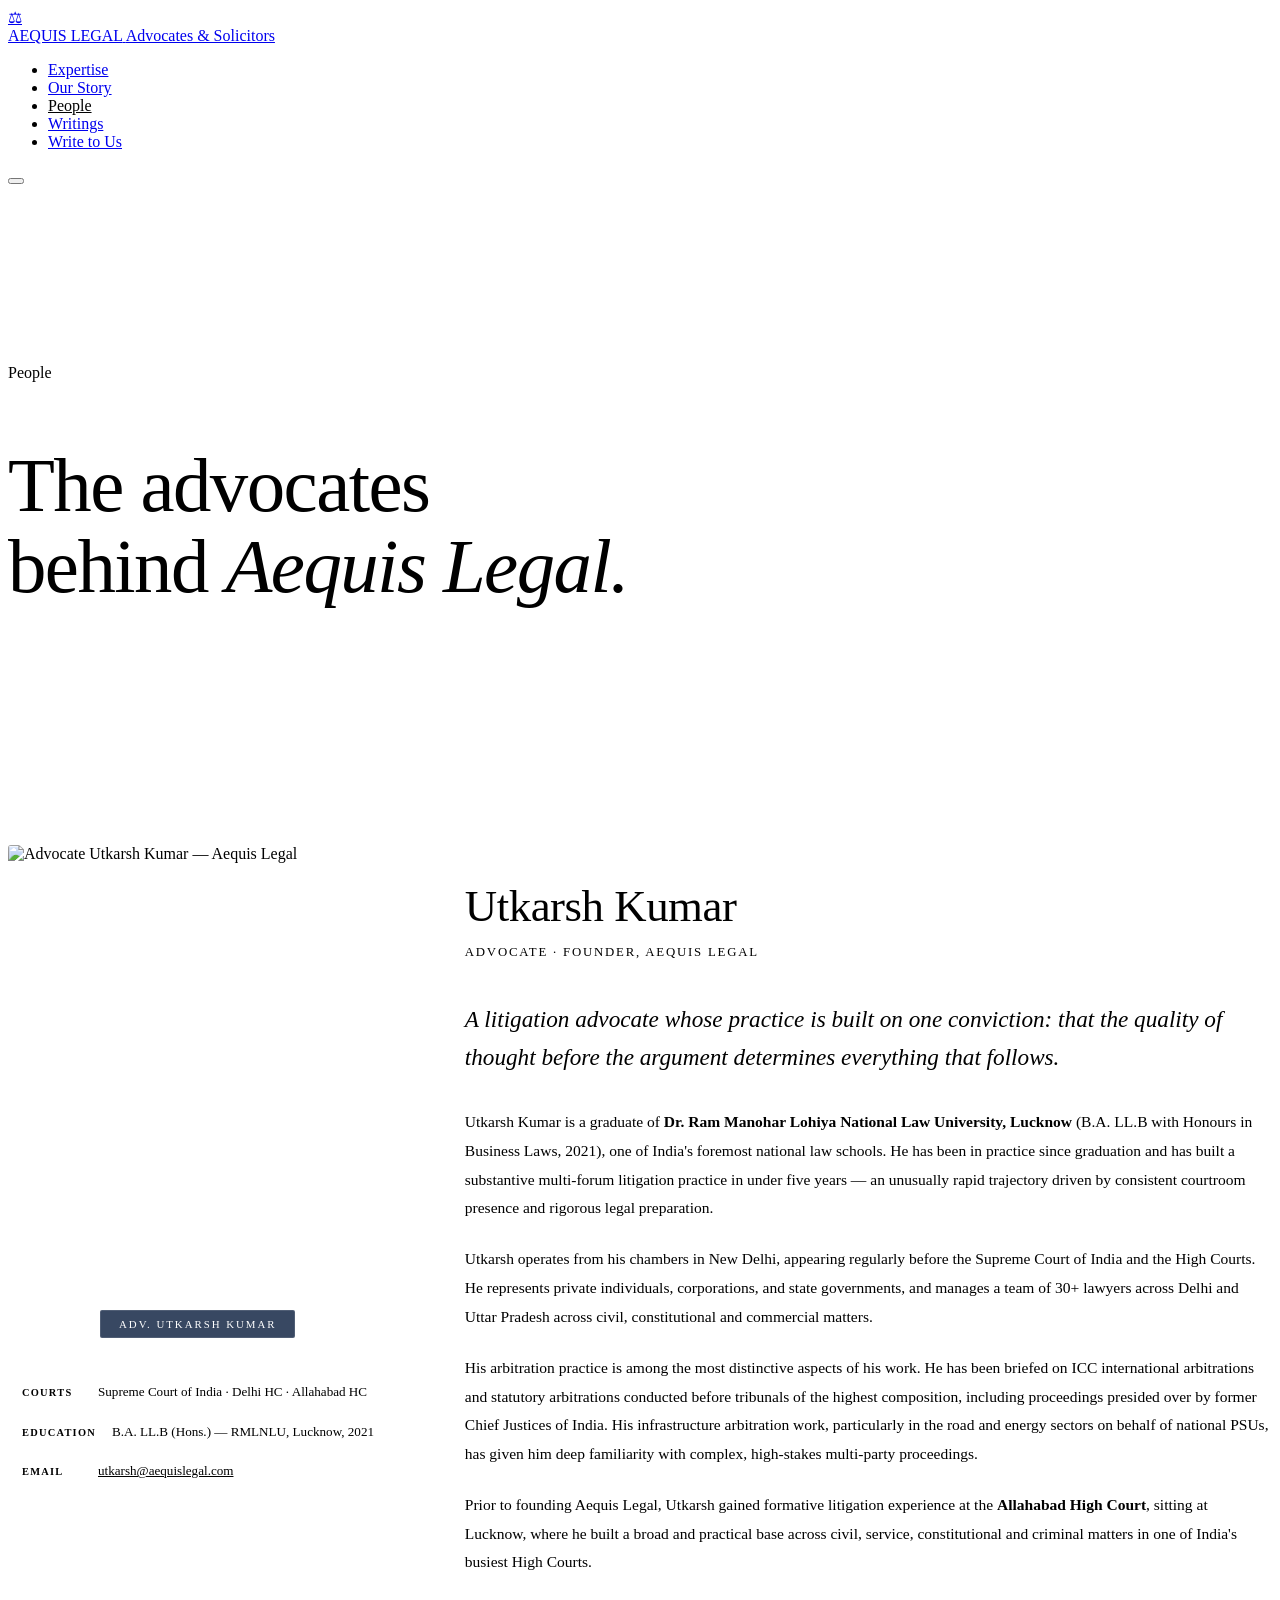
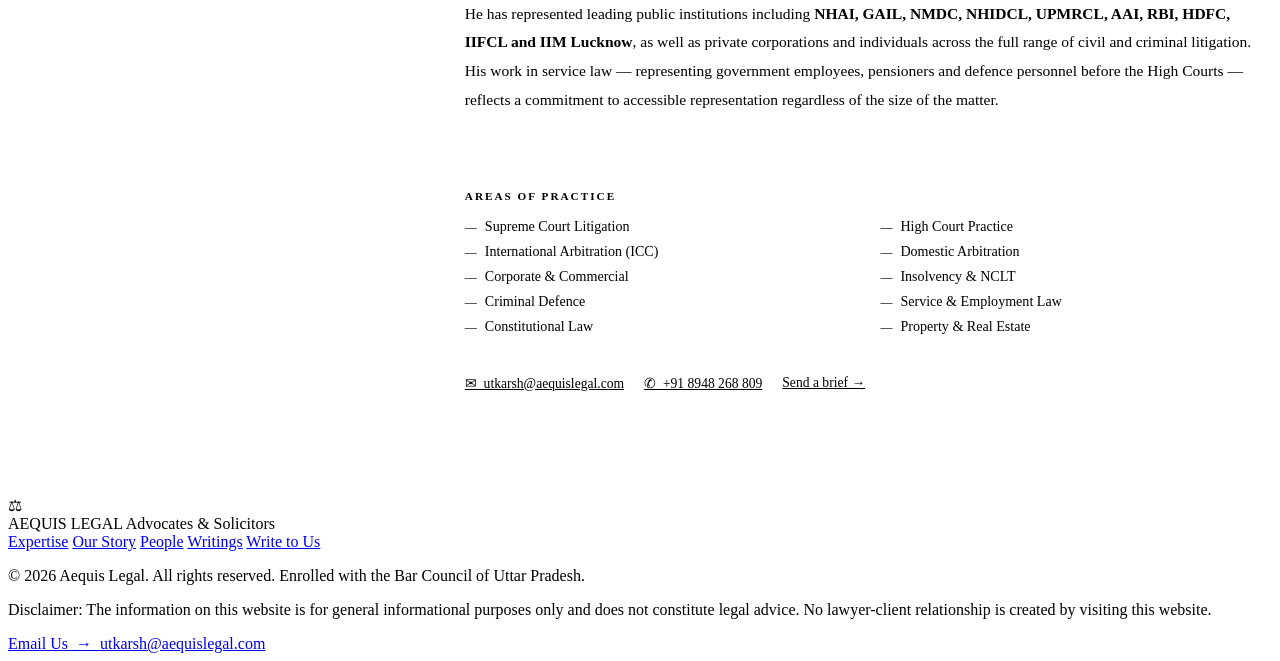
==== about.html @ 97689829 "Update about.html" ====
<!DOCTYPE html>
<html lang="en">
<head>
  <meta charset="UTF-8" />
  <meta name="viewport" content="width=device-width, initial-scale=1.0" />
  <title>Utkarsh Kumar — Advocate | Supreme Court of India | Aequis Legal</title>
  <meta name="description" content="Utkarsh Kumar is an advocate practising before the Supreme Court of India, Delhi HC and Allahabad HC. RMLNLU alumnus specialising in arbitration, corporate, constitutional and criminal law. New Delhi." />
  <meta name="keywords" content="Utkarsh Kumar advocate, Supreme Court advocate New Delhi, RMLNLU lawyer India, arbitration lawyer New Delhi, corporate lawyer Supreme Court India, IBC NCLT advocate Delhi, constitutional lawyer India, criminal lawyer Delhi, Aequis Legal" />
  <meta name="author" content="Utkarsh Kumar, Advocate" />
  <meta name="robots" content="index, follow, max-snippet:-1, max-image-preview:large, max-video-preview:-1" />
  <link rel="canonical" href="https://aequislegal.com/about.html" />
  <!-- Geo — local SEO -->
  <meta name="geo.region" content="IN-DL" />
  <meta name="geo.placename" content="New Delhi, India" />
  <!-- Open Graph -->
  <meta property="og:type"        content="profile" />
  <meta property="og:url"         content="https://aequislegal.com/about.html" />
  <meta property="og:title"       content="Utkarsh Kumar — Advocate & Founder | Aequis Legal" />
  <meta property="og:description" content="Advocate practising before the Supreme Court of India, Delhi HC and Allahabad HC. Arbitration, constitutional, corporate and criminal law. New Delhi." />
  <meta property="og:image"       content="https://aequislegal.com/img/utkarsh-kumar.jpg" />
  <meta property="og:locale"      content="en_IN" />
  <meta property="og:site_name"   content="Aequis Legal" />
  <!-- Twitter Card -->
  <meta name="twitter:card"        content="summary_large_image" />
  <meta name="twitter:title"       content="Utkarsh Kumar — Advocate & Founder | Aequis Legal" />
  <meta name="twitter:description" content="Practising before the Supreme Court of India, Delhi HC and Allahabad HC. Arbitration, constitutional, corporate and criminal law." />
  <meta name="twitter:image"       content="https://aequislegal.com/img/utkarsh-kumar.jpg" />
  <!-- Structured Data: Person -->
  <script type="application/ld+json">
  {
    "@context": "https://schema.org",
    "@type": "Person",
    "name": "Utkarsh Kumar",
    "jobTitle": "Advocate",
    "description": "Litigation advocate practising before the Supreme Court of India, Delhi High Court and Allahabad High Court, specialising in civil, corporate, arbitration, constitutional and criminal matters.",
    "url": "https://aequislegal.com/about.html",
    "image": "https://aequislegal.com/img/utkarsh-kumar.jpg",
    "email": "utkarsh@aequislegal.com",
    "telephone": "+918948268809",
    "address": {
      "@type": "PostalAddress",
      "streetAddress": "A446, Lower Ground Floor, Defence Colony",
      "addressLocality": "New Delhi",
      "addressRegion": "Delhi",
      "postalCode": "110024",
      "addressCountry": "IN"
    },
    "alumniOf": {
      "@type": "CollegeOrUniversity",
      "name": "Dr. Ram Manohar Lohiya National Law University, Lucknow"
    },
    "worksFor": {
      "@type": "LegalService",
      "name": "Aequis Legal",
      "url": "https://aequislegal.com/"
    },
    "knowsAbout": [
      "Supreme Court of India",
      "Delhi High Court",
      "Allahabad High Court",
      "ICC International Arbitration",
      "IBC Insolvency and Bankruptcy Code",
      "NCLT Proceedings",
      "Constitutional Law",
      "Corporate Law",
      "Criminal Law",
      "Service Law"
    ]
  }
  </script>
  <link rel="preconnect" href="https://fonts.googleapis.com">
  <link rel="preconnect" href="https://fonts.gstatic.com" crossorigin>
  <link href="https://fonts.googleapis.com/css2?family=Cormorant+Garamond:ital,wght@0,300;0,400;0,500;0,600;0,700;1,300;1,400;1,600&family=Inter:wght@300;400;500;600&family=Cinzel:wght@400;600&display=swap" rel="stylesheet">
  <link rel="stylesheet" href="styles.css" />
  <style>
    /* ── Page-specific overrides ── */
    .people-hero {
      padding: clamp(110px, 14vw, 180px) 0 clamp(48px, 6vw, 72px);
      border-bottom: 1px solid var(--border);
    }
    .people-hero .sec-label { margin-bottom: 1rem; }
    .people-hero h1 {
      font-family: var(--f-serif);
      font-size: clamp(2.6rem, 6vw, 5rem);
      font-weight: 300; line-height: 1.05;
      color: var(--ink); letter-spacing: -0.02em;
    }
    .people-hero h1 em { font-style: italic; color: var(--accent); }

    /* Person layout */
    .person-layout {
      display: grid;
      grid-template-columns: 380px 1fr;
      gap: clamp(40px, 6vw, 96px);
      align-items: start;
      padding: clamp(56px, 8vw, 112px) 0;
      border-bottom: 1px solid var(--border);
    }

    /* Photo column */
    .person-photo-col { position: sticky; top: 96px; }

    /* Professional framed portrait */
    .person-photo-wrap {
      position: relative;
      aspect-ratio: 3/4;
      background: var(--navy);
      border-radius: 3px;
      /* Outer shadow — depth */
      box-shadow:
        0 2px 0 0 var(--gold),
        0 0 0 6px #ffffff,
        0 0 0 8px var(--border),
        0 24px 64px rgba(13, 32, 64, 0.22),
        0 6px 18px rgba(13, 32, 64, 0.14);
      overflow: hidden;
    }

    /* The actual photo */
    .person-photo-wrap img {
      width: 100%; height: 100%;
      display: block;
      object-fit: cover;
      object-position: top center;
      transition: transform 0.7s cubic-bezier(0.4, 0, 0.2, 1);
    }
    .person-photo-wrap:hover img {
      transform: scale(1.03);
    }

    /* Blue brand bar at bottom */
    .person-photo-wrap::after {
      content: '';
      position: absolute; bottom: 0; left: 0; right: 0; height: 4px;
      background: linear-gradient(90deg, var(--navy), var(--accent));
      z-index: 2;
    }

    /* Name badge overlay */
    .photo-name-badge {
      position: absolute; bottom: 14px; left: 0; right: 0;
      display: flex; justify-content: center;
      z-index: 3;
      pointer-events: none;
    }
    .photo-name-badge span {
      background: rgba(13, 32, 64, 0.82);
      backdrop-filter: blur(8px);
      color: #ffffff;
      font-family: var(--f-title);
      font-size: 0.68rem;
      letter-spacing: 0.18em;
      text-transform: uppercase;
      padding: 7px 18px;
      border-radius: 2px;
      border: 1px solid rgba(255,255,255,0.12);
    }

    /* Credential tags */
    .person-tags {
      margin-top: 1.25rem;
      display: flex; flex-direction: column; gap: 0;
      border: 1px solid var(--border); border-radius: 2px; overflow: hidden;
    }
    .ptag {
      display: flex; gap: 16px; align-items: baseline;
      padding: 10px 14px; border-bottom: 1px solid var(--border);
      font-size: 0.82rem;
    }
    .ptag:last-child { border-bottom: none; }
    .ptag-lbl {
      font-size: 0.65rem; font-weight: 700; letter-spacing: 0.12em;
      text-transform: uppercase; color: var(--gold); min-width: 60px; flex-shrink: 0;
    }
    .ptag-val { color: var(--ink-mid); line-height: 1.5; }

    /* Bio column */
    .person-bio-col {}
    .person-name {
      font-family: var(--f-serif);
      font-size: clamp(2rem, 3.5vw, 3rem);
      font-weight: 300; color: var(--ink); line-height: 1.1;
      margin-bottom: 6px; letter-spacing: -0.01em;
    }
    .person-title {
      font-size: 0.8rem; font-weight: 500; letter-spacing: 0.14em;
      text-transform: uppercase; color: var(--gold); margin-bottom: 2.5rem;
    }
    .person-lede {
      font-family: var(--f-serif);
      font-size: clamp(1.15rem, 2vw, 1.45rem);
      font-weight: 400; font-style: italic; line-height: 1.65;
      color: var(--ink); margin-bottom: 2rem;
    }
    .person-bio p {
      font-size: 0.97rem; color: var(--ink-mid); line-height: 1.85;
      margin-bottom: 1.4rem;
    }
    .person-bio strong { color: var(--ink); font-weight: 600; }
    .person-bio a { color: var(--navy); border-bottom: 1px solid var(--border); transition: border-color 0.3s; }
    .person-bio a:hover { border-color: var(--navy); }

    /* Practice areas for bio */
    .person-areas {
      margin-top: 2rem;
      border-top: 1px solid var(--border);
      padding-top: 2rem;
    }
    .person-areas-label {
      font-size: 0.7rem; font-weight: 700; letter-spacing: 0.18em;
      text-transform: uppercase; color: var(--gold); margin-bottom: 1rem;
    }
    .person-areas-grid {
      display: grid; grid-template-columns: 1fr 1fr; gap: 8px 24px;
    }
    .pa-item {
      font-size: 0.88rem; color: var(--ink-mid);
      display: flex; align-items: baseline; gap: 8px;
    }
    .pa-item::before { content: '—'; color: var(--gold); font-size: 0.75rem; flex-shrink: 0; }

    /* Contact strip */
    .person-contact {
      margin-top: 2.5rem;
      display: flex; gap: 20px; flex-wrap: wrap;
    }
    .pc-link {
      font-size: 0.85rem; font-weight: 500;
      display: flex; align-items: center; gap: 6px;
      color: var(--navy); border-bottom: 1px solid var(--border);
      padding-bottom: 2px; transition: all 0.3s;
    }
    .pc-link:hover { border-color: var(--navy); }

    /* Responsive */
    @media (max-width: 900px) {
      .person-layout { grid-template-columns: 1fr; }
      .person-photo-col { position: static; max-width: 340px; }
    }
    @media (max-width: 480px) {
      .person-areas-grid { grid-template-columns: 1fr; }
    }
  </style>
</head>
<body>

<header class="site-header scrolled" id="siteHeader">
  <nav class="nav-wrap">
    <a href="index.html" class="nav-brand">
      <span class="nav-emblem">⚖</span>
      <div class="nav-brand-text">
        <span class="nav-firm">AEQUIS LEGAL</span>
        <span class="nav-sub">Advocates &amp; Solicitors</span>
      </div>
    </a>
    <ul class="nav-links" id="navLinks">
      <li><a href="index.html#expertise" class="nl">Expertise</a></li>
      <li><a href="index.html#about"     class="nl">Our Story</a></li>
      <li><a href="about.html"           class="nl" style="color:var(--navy)">People</a></li>
      <li><a href="index.html#blog"      class="nl">Writings</a></li>
      <li><a href="index.html#contact"   class="nl nl-cta">Write to Us</a></li>
    </ul>
    <button class="nav-burger" id="navBurger"><span></span><span></span><span></span></button>
  </nav>
</header>

<!-- Hero -->
<section class="people-hero">
  <div class="container">
    <div class="sec-label">People</div>
    <h1>The advocates<br/>behind <em>Aequis Legal.</em></h1>
  </div>
</section>

<!-- Person Profile -->
<section>
  <div class="container">
    <div class="person-layout">

      <!-- Photo Column -->
      <div class="person-photo-col">
        <div class="person-photo-wrap">
          <img
            src="img/utkarsh-kumar.jpg"
            alt="Advocate Utkarsh Kumar — Aequis Legal"
            loading="eager"
          />
          <div class="photo-name-badge">
            <span>Adv. Utkarsh Kumar</span>
          </div>
        </div>

        <!-- Credential tags -->
        <div class="person-tags">
          <div class="ptag">
            <span class="ptag-lbl">Courts</span>
            <span class="ptag-val">Supreme Court of India · Delhi HC · Allahabad HC</span>
          </div>
          <div class="ptag">
            <span class="ptag-lbl">Education</span>
            <span class="ptag-val">B.A. LL.B (Hons.) — RMLNLU, Lucknow, 2021</span>
          </div>
          <div class="ptag">
            <span class="ptag-lbl">Email</span>
            <span class="ptag-val"><a href="mailto:utkarsh@aequislegal.com" style="color:var(--navy)">utkarsh@aequislegal.com</a></span>
          </div>
        </div>
      </div>

      <!-- Bio Column -->
      <div class="person-bio-col">
        <h1 class="person-name">Utkarsh Kumar</h1>
        <p class="person-title">Advocate · Founder, Aequis Legal</p>

        <p class="person-lede">
          A litigation advocate whose practice is built on one conviction: 
          that the quality of thought before the argument determines everything that follows.
        </p>

        <div class="person-bio">
          <p>
            Utkarsh Kumar is a graduate of <strong>Dr. Ram Manohar Lohiya National Law 
            University, Lucknow</strong> (B.A. LL.B with Honours in Business Laws, 2021), 
            one of India's foremost national law schools. He has been in practice since 
            graduation and has built a substantive multi-forum litigation practice in under 
            five years — an unusually rapid trajectory driven by consistent courtroom presence 
            and rigorous legal preparation.
          </p>
          <p>
            Utkarsh operates from his chambers in New Delhi, appearing regularly before 
            the Supreme Court of India and the High Courts. He represents private individuals, 
            corporations, and state governments, and manages a team of 30+ lawyers across 
            Delhi and Uttar Pradesh across civil, constitutional and commercial matters.
          </p>
          <p>
            His arbitration practice is among the most distinctive aspects of his work. 
            He has been briefed on ICC international arbitrations and statutory arbitrations 
            conducted before tribunals of the highest composition, including proceedings 
            presided over by former Chief Justices of India. His infrastructure arbitration 
            work, particularly in the road and energy sectors on behalf of national PSUs, 
            has given him deep familiarity with complex, high-stakes multi-party proceedings.
          </p>
          <p>
            Prior to founding Aequis Legal, Utkarsh gained formative litigation 
            experience at the <strong>Allahabad High Court</strong>, sitting at Lucknow, where he built a broad 
            and practical base across civil, service, constitutional and criminal matters 
            in one of India's busiest High Courts.
          </p>
          <p>
            He has represented leading public institutions including 
            <strong>NHAI, GAIL, NMDC, NHIDCL, UPMRCL, AAI, RBI, HDFC, IIFCL and IIM Lucknow</strong>, 
            as well as private corporations and individuals across the full range of 
            civil and criminal litigation. His work in service law — representing 
            government employees, pensioners and defence personnel before the High Courts — 
            reflects a commitment to accessible representation regardless of the size 
            of the matter.
          </p>

        </div>

        <div class="person-areas">
          <p class="person-areas-label">Areas of Practice</p>
          <div class="person-areas-grid">
            <span class="pa-item">Supreme Court Litigation</span>
            <span class="pa-item">High Court Practice</span>
            <span class="pa-item">International Arbitration (ICC)</span>
            <span class="pa-item">Domestic Arbitration</span>
            <span class="pa-item">Corporate &amp; Commercial</span>
            <span class="pa-item">Insolvency &amp; NCLT</span>
            <span class="pa-item">Criminal Defence</span>
            <span class="pa-item">Service &amp; Employment Law</span>
            <span class="pa-item">Constitutional Law</span>
            <span class="pa-item">Property &amp; Real Estate</span>
          </div>
        </div>

        <div class="person-contact">
          <a href="mailto:utkarsh@aequislegal.com" class="pc-link">
            ✉ &nbsp;utkarsh@aequislegal.com
          </a>
          <a href="tel:+918948268809" class="pc-link">
            ✆ &nbsp;+91 8948 268 809
          </a>
          <a href="index.html#contact" class="pc-link">
            Send a brief →
          </a>
        </div>

      </div>
    </div>
  </div>
</section>

<!-- Footer -->
<footer class="site-footer">
  <div class="container">
    <div class="ft-top">
      <div class="ft-brand">
        <span class="ft-emblem">⚖</span>
        <div>
          <span class="ft-firm">AEQUIS LEGAL</span>
          <span class="ft-sub">Advocates &amp; Solicitors</span>
        </div>
      </div>
      <nav class="ft-nav">
        <a href="index.html#expertise">Expertise</a>
        <a href="index.html#about">Our Story</a>
        <a href="about.html">People</a>
        <a href="index.html#blog">Writings</a>
        <a href="index.html#contact">Write to Us</a>
      </nav>
    </div>
    <div class="ft-bottom">
      <p>© 2026 Aequis Legal. All rights reserved. Enrolled with the Bar Council of Uttar Pradesh.</p>
      <p class="ft-disclaimer">
        Disclaimer: The information on this website is for general informational purposes only and does not constitute legal advice. No lawyer-client relationship is created by visiting this website.
      </p>
    </div>
  </div>
</footer>

<a href="mailto:utkarsh@aequislegal.com" class="float-pill visible" id="floatPill">
  Email Us &nbsp;→&nbsp; utkarsh@aequislegal.com
</a>

<script src="script.js"></script>
</body>
</html>
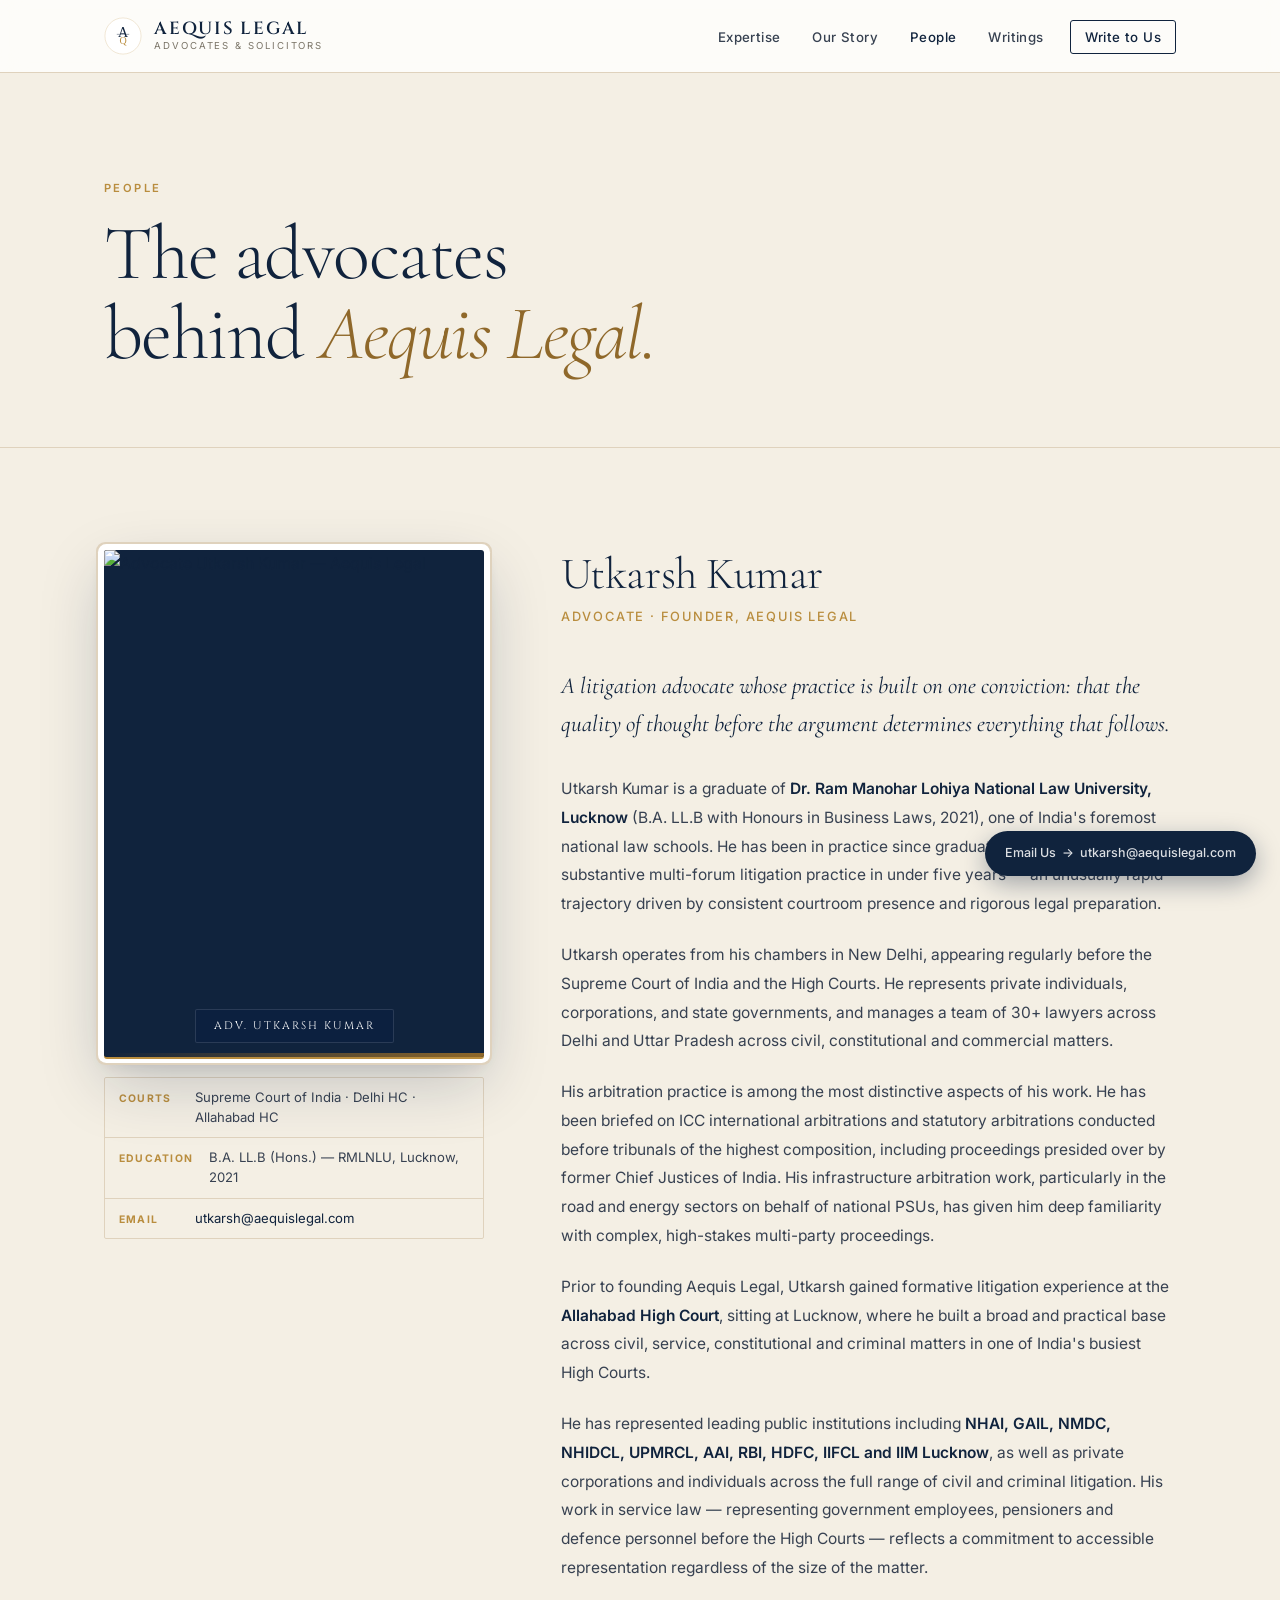
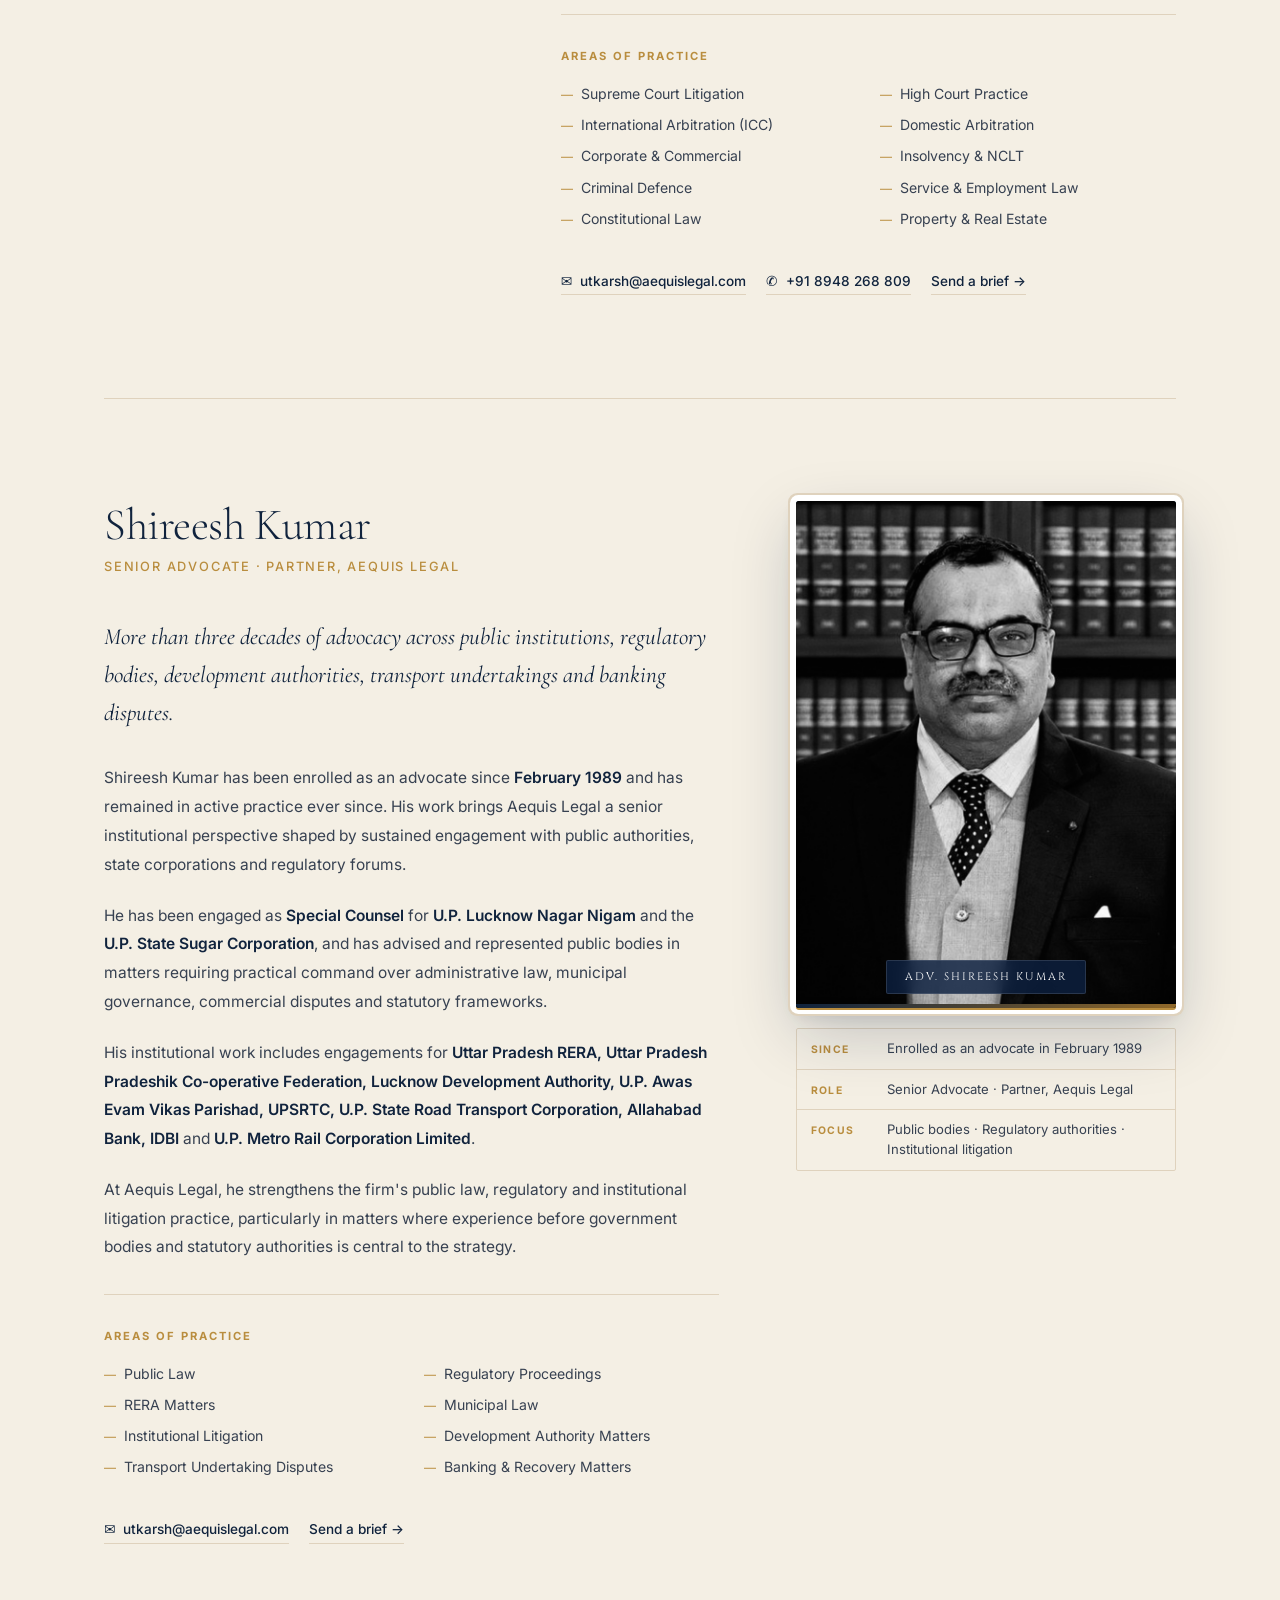
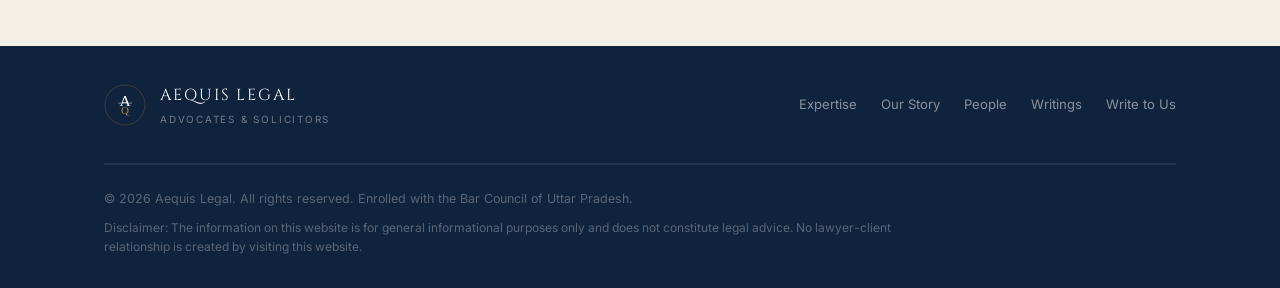
==== commit 3160ac65: "Update website content and assets" ====
--- a/about.html
+++ b/about.html
@@ -3,37 +3,40 @@
 <head>
   <meta charset="UTF-8" />
   <meta name="viewport" content="width=device-width, initial-scale=1.0" />
-  <title>Utkarsh Kumar — Advocate | Supreme Court of India | Aequis Legal</title>
-  <meta name="description" content="Utkarsh Kumar is an advocate practising before the Supreme Court of India, Delhi HC and Allahabad HC. RMLNLU alumnus specialising in arbitration, corporate, constitutional and criminal law. New Delhi." />
-  <meta name="keywords" content="Utkarsh Kumar advocate, Supreme Court advocate New Delhi, RMLNLU lawyer India, arbitration lawyer New Delhi, corporate lawyer Supreme Court India, IBC NCLT advocate Delhi, constitutional lawyer India, criminal lawyer Delhi, Aequis Legal" />
-  <meta name="author" content="Utkarsh Kumar, Advocate" />
+  <title>People | Aequis Legal | Utkarsh Kumar &amp; Shireesh Kumar</title>
+  <meta name="description" content="Meet Advocates Utkarsh Kumar and Shireesh Kumar of Aequis Legal. Supreme Court, High Court, arbitration, public law, regulatory and institutional litigation practice." />
+  <meta name="keywords" content="Aequis Legal people, Utkarsh Kumar advocate Aequis Legal, Shireesh Kumar advocate Aequis Legal, Supreme Court advocate New Delhi, senior advocate Uttar Pradesh, RERA counsel, public law counsel India" />
+  <meta name="author" content="Aequis Legal" />
   <meta name="robots" content="index, follow, max-snippet:-1, max-image-preview:large, max-video-preview:-1" />
   <link rel="canonical" href="https://aequislegal.com/about.html" />
   <!-- Geo — local SEO -->
   <meta name="geo.region" content="IN-DL" />
   <meta name="geo.placename" content="New Delhi, India" />
   <!-- Open Graph -->
-  <meta property="og:type"        content="profile" />
+  <meta property="og:type"        content="website" />
   <meta property="og:url"         content="https://aequislegal.com/about.html" />
-  <meta property="og:title"       content="Utkarsh Kumar — Advocate & Founder | Aequis Legal" />
-  <meta property="og:description" content="Advocate practising before the Supreme Court of India, Delhi HC and Allahabad HC. Arbitration, constitutional, corporate and criminal law. New Delhi." />
-  <meta property="og:image"       content="https://aequislegal.com/img/utkarsh-kumar.jpg" />
+  <meta property="og:title"       content="People | Aequis Legal" />
+  <meta property="og:description" content="Advocates Utkarsh Kumar and Shireesh Kumar lead Aequis Legal's litigation, advisory, public law and regulatory practice." />
+  <meta property="og:image"       content="https://aequislegal.com/aequis-assets/png/primary-logo-light.png" />
   <meta property="og:locale"      content="en_IN" />
   <meta property="og:site_name"   content="Aequis Legal" />
   <!-- Twitter Card -->
   <meta name="twitter:card"        content="summary_large_image" />
-  <meta name="twitter:title"       content="Utkarsh Kumar — Advocate & Founder | Aequis Legal" />
-  <meta name="twitter:description" content="Practising before the Supreme Court of India, Delhi HC and Allahabad HC. Arbitration, constitutional, corporate and criminal law." />
-  <meta name="twitter:image"       content="https://aequislegal.com/img/utkarsh-kumar.jpg" />
-  <!-- Structured Data: Person -->
-  <script type="application/ld+json">
-  {
-    "@context": "https://schema.org",
-    "@type": "Person",
-    "name": "Utkarsh Kumar",
-    "jobTitle": "Advocate",
+  <meta name="twitter:title"       content="People | Aequis Legal" />
+  <meta name="twitter:description" content="Advocates Utkarsh Kumar and Shireesh Kumar of Aequis Legal." />
+  <meta name="twitter:image"       content="https://aequislegal.com/aequis-assets/png/primary-logo-light.png" />
+  <link rel="icon" href="favicon.ico" sizes="any" />
+  <link rel="icon" type="image/svg+xml" href="aequis-assets/svg/favicon-circle.svg" />
+  <link rel="apple-touch-icon" href="aequis-assets/png/favicon-circle.png" />
+  <!-- Structured Data: People -->
+  <script type="application/ld+json">
+  [{
+    "@context": "https://schema.org",
+    "@type": "Person",
+    "name": "Utkarsh Kumar",
+    "jobTitle": "Advocate and Founder",
     "description": "Litigation advocate practising before the Supreme Court of India, Delhi High Court and Allahabad High Court, specialising in civil, corporate, arbitration, constitutional and criminal matters.",
-    "url": "https://aequislegal.com/about.html",
+    "url": "https://aequislegal.com/about.html#utkarsh-kumar",
     "image": "https://aequislegal.com/img/utkarsh-kumar.jpg",
     "email": "utkarsh@aequislegal.com",
     "telephone": "+918948268809",
@@ -49,10 +52,11 @@
       "@type": "CollegeOrUniversity",
       "name": "Dr. Ram Manohar Lohiya National Law University, Lucknow"
     },
-    "worksFor": {
-      "@type": "LegalService",
-      "name": "Aequis Legal",
-      "url": "https://aequislegal.com/"
+    "worksFor": {
+      "@type": "LegalService",
+      "name": "Aequis Legal",
+      "url": "https://aequislegal.com/",
+      "logo": "https://aequislegal.com/aequis-assets/png/primary-logo-light.png"
     },
     "knowsAbout": [
       "Supreme Court of India",
@@ -64,10 +68,34 @@
       "Constitutional Law",
       "Corporate Law",
       "Criminal Law",
-      "Service Law"
-    ]
-  }
-  </script>
+      "Service Law"
+    ]
+  },
+  {
+    "@context": "https://schema.org",
+    "@type": "Person",
+    "name": "Shireesh Kumar",
+    "jobTitle": "Senior Advocate and Partner",
+    "description": "Senior advocate and partner at Aequis Legal, enrolled since February 1989 and engaged by public authorities, regulatory bodies, banks and state corporations.",
+    "url": "https://aequislegal.com/about.html#shireesh-kumar",
+    "image": "https://aequislegal.com/img/shireesh-kumar.jpg",
+    "worksFor": {
+      "@type": "LegalService",
+      "name": "Aequis Legal",
+      "url": "https://aequislegal.com/",
+      "logo": "https://aequislegal.com/aequis-assets/png/primary-logo-light.png"
+    },
+    "knowsAbout": [
+      "Public Law",
+      "Regulatory Law",
+      "RERA",
+      "Municipal Law",
+      "Government Counsel Work",
+      "Banking Litigation",
+      "Institutional Litigation"
+    ]
+  }]
+  </script>
   <link rel="preconnect" href="https://fonts.googleapis.com">
   <link rel="preconnect" href="https://fonts.gstatic.com" crossorigin>
   <link href="https://fonts.googleapis.com/css2?family=Cormorant+Garamond:ital,wght@0,300;0,400;0,500;0,600;0,700;1,300;1,400;1,600&family=Inter:wght@300;400;500;600&family=Cinzel:wght@400;600&display=swap" rel="stylesheet">
@@ -88,14 +116,20 @@
     .people-hero h1 em { font-style: italic; color: var(--accent); }
 
     /* Person layout */
-    .person-layout {
-      display: grid;
-      grid-template-columns: 380px 1fr;
-      gap: clamp(40px, 6vw, 96px);
-      align-items: start;
-      padding: clamp(56px, 8vw, 112px) 0;
-      border-bottom: 1px solid var(--border);
-    }
+    .person-layout {
+      display: grid;
+      grid-template-columns: 380px 1fr;
+      gap: clamp(40px, 6vw, 96px);
+      align-items: start;
+      padding: clamp(56px, 8vw, 112px) 0;
+      border-bottom: 1px solid var(--border);
+    }
+    .person-layout:last-child { border-bottom: none; }
+    .person-layout--reverse {
+      grid-template-columns: 1fr 380px;
+    }
+    .person-layout--reverse .person-photo-col { order: 2; }
+    .person-layout--reverse .person-bio-col { order: 1; }
 
     /* Photo column */
     .person-photo-col { position: sticky; top: 96px; }
@@ -117,13 +151,14 @@
     }
 
     /* The actual photo */
-    .person-photo-wrap img {
-      width: 100%; height: 100%;
-      display: block;
-      object-fit: cover;
-      object-position: top center;
+    .person-photo-wrap img {
+      width: 100%; height: 100%;
+      display: block;
+      object-fit: cover;
+      object-position: top center;
       transition: transform 0.7s cubic-bezier(0.4, 0, 0.2, 1);
-    }
+    }
+    .person-photo-wrap--landscape img { object-position: center top; }
     .person-photo-wrap:hover img {
       transform: scale(1.03);
     }
@@ -233,10 +268,13 @@
     .pc-link:hover { border-color: var(--navy); }
 
     /* Responsive */
-    @media (max-width: 900px) {
-      .person-layout { grid-template-columns: 1fr; }
-      .person-photo-col { position: static; max-width: 340px; }
-    }
+    @media (max-width: 900px) {
+      .person-layout,
+      .person-layout--reverse { grid-template-columns: 1fr; }
+      .person-layout--reverse .person-photo-col,
+      .person-layout--reverse .person-bio-col { order: initial; }
+      .person-photo-col { position: static; max-width: 340px; }
+    }
     @media (max-width: 480px) {
       .person-areas-grid { grid-template-columns: 1fr; }
     }
@@ -247,7 +285,7 @@
 <header class="site-header scrolled" id="siteHeader">
   <nav class="nav-wrap">
     <a href="index.html" class="nav-brand">
-      <span class="nav-emblem">⚖</span>
+      <img class="brand-mark" src="aequis-assets/svg/favicon-circle.svg" alt="" />
       <div class="nav-brand-text">
         <span class="nav-firm">AEQUIS LEGAL</span>
         <span class="nav-sub">Advocates &amp; Solicitors</span>
@@ -275,7 +313,7 @@
 <!-- Person Profile -->
 <section>
   <div class="container">
-    <div class="person-layout">
+    <div class="person-layout" id="utkarsh-kumar">
 
       <!-- Photo Column -->
       <div class="person-photo-col">
@@ -387,16 +425,112 @@
         </div>
 
       </div>
-    </div>
-  </div>
-</section>
+    </div>
+
+    <div class="person-layout person-layout--reverse" id="shireesh-kumar">
+
+      <!-- Photo Column -->
+      <div class="person-photo-col">
+        <div class="person-photo-wrap person-photo-wrap--landscape">
+          <img
+            src="img/shireesh-kumar.jpg"
+            alt="Advocate Shireesh Kumar — Partner, Aequis Legal"
+            loading="lazy"
+          />
+          <div class="photo-name-badge">
+            <span>Adv. Shireesh Kumar</span>
+          </div>
+        </div>
+
+        <!-- Credential tags -->
+        <div class="person-tags">
+          <div class="ptag">
+            <span class="ptag-lbl">Since</span>
+            <span class="ptag-val">Enrolled as an advocate in February 1989</span>
+          </div>
+          <div class="ptag">
+            <span class="ptag-lbl">Role</span>
+            <span class="ptag-val">Senior Advocate · Partner, Aequis Legal</span>
+          </div>
+          <div class="ptag">
+            <span class="ptag-lbl">Focus</span>
+            <span class="ptag-val">Public bodies · Regulatory authorities · Institutional litigation</span>
+          </div>
+        </div>
+      </div>
+
+      <!-- Bio Column -->
+      <div class="person-bio-col">
+        <h1 class="person-name">Shireesh Kumar</h1>
+        <p class="person-title">Senior Advocate · Partner, Aequis Legal</p>
+
+        <p class="person-lede">
+          More than three decades of advocacy across public institutions, regulatory bodies, 
+          development authorities, transport undertakings and banking disputes.
+        </p>
+
+        <div class="person-bio">
+          <p>
+            Shireesh Kumar has been enrolled as an advocate since <strong>February 1989</strong> 
+            and has remained in active practice ever since. His work brings Aequis Legal 
+            a senior institutional perspective shaped by sustained engagement with public 
+            authorities, state corporations and regulatory forums.
+          </p>
+          <p>
+            He has been engaged as <strong>Special Counsel</strong> for 
+            <strong> U.P. Lucknow Nagar Nigam</strong> and the 
+            <strong> U.P. State Sugar Corporation</strong>, and has advised and represented 
+            public bodies in matters requiring practical command over administrative law, 
+            municipal governance, commercial disputes and statutory frameworks.
+          </p>
+          <p>
+            His institutional work includes engagements for 
+            <strong> Uttar Pradesh RERA, Uttar Pradesh Pradeshik Co-operative Federation, 
+            Lucknow Development Authority, U.P. Awas Evam Vikas Parishad, UPSRTC, 
+            U.P. State Road Transport Corporation, Allahabad Bank, IDBI</strong> and 
+            <strong> U.P. Metro Rail Corporation Limited</strong>.
+          </p>
+          <p>
+            At Aequis Legal, he strengthens the firm's public law, regulatory and 
+            institutional litigation practice, particularly in matters where experience 
+            before government bodies and statutory authorities is central to the strategy.
+          </p>
+        </div>
+
+        <div class="person-areas">
+          <p class="person-areas-label">Areas of Practice</p>
+          <div class="person-areas-grid">
+            <span class="pa-item">Public Law</span>
+            <span class="pa-item">Regulatory Proceedings</span>
+            <span class="pa-item">RERA Matters</span>
+            <span class="pa-item">Municipal Law</span>
+            <span class="pa-item">Institutional Litigation</span>
+            <span class="pa-item">Development Authority Matters</span>
+            <span class="pa-item">Transport Undertaking Disputes</span>
+            <span class="pa-item">Banking &amp; Recovery Matters</span>
+          </div>
+        </div>
+
+        <div class="person-contact">
+          <a href="mailto:utkarsh@aequislegal.com" class="pc-link">
+            ✉ &nbsp;utkarsh@aequislegal.com
+          </a>
+          <a href="index.html#contact" class="pc-link">
+            Send a brief →
+          </a>
+        </div>
+
+      </div>
+    </div>
+  </div>
+</section>
 
 <!-- Footer -->
 <footer class="site-footer">
   <div class="container">
     <div class="ft-top">
       <div class="ft-brand">
-        <span class="ft-emblem">⚖</span>
+        <img class="brand-mark" src="aequis-assets/svg/favicon-circle-dark.svg" alt="" />
         <div>
           <span class="ft-firm">AEQUIS LEGAL</span>
           <span class="ft-sub">Advocates &amp; Solicitors</span>
--- a/styles.css
+++ b/styles.css
@@ -0,0 +1,847 @@
+/* ============================================================
+   AEQUIS LEGAL — STYLESHEET
+   Professional Aequis Legal brand theme, typography-led
+   ============================================================ */
+
+/* ── Variables ───────────────────────────────────── */
+:root {
+  --ink:       #10233d;
+  --ink-mid:   #374151;
+  --ink-light: #7a7467;
+  --paper:     #f4efe4;
+  --white:     #ffffff;
+  --border:    #dfd2bd;
+  --gold:      #b98d3e;
+  --gold-pale: #f0e2ca;
+  --navy:      #10233d;
+  --navy-mid:  #233c5c;
+  --accent:    #8f682a;
+
+  --f-serif:  'Cormorant Garamond', Georgia, serif;
+  --f-sans:   'Inter', system-ui, sans-serif;
+  --f-title:  'Cinzel', serif;
+
+  --max-w: 1200px;
+  --pad:   clamp(20px, 5vw, 80px);
+
+  --ease: cubic-bezier(0.4, 0, 0.2, 1);
+  --dur:  0.4s;
+}
+
+/* ── Reset ───────────────────────────────────────── */
+*, *::before, *::after { box-sizing: border-box; margin: 0; padding: 0; }
+html { scroll-behavior: smooth; font-size: 16px; -webkit-font-smoothing: antialiased; }
+body { font-family: var(--f-sans); color: var(--ink); background: var(--paper); line-height: 1.65; overflow-x: hidden; }
+a { text-decoration: none; color: inherit; }
+ul { list-style: none; }
+button { cursor: pointer; border: none; background: none; font-family: inherit; }
+
+.container { max-width: var(--max-w); margin: 0 auto; padding: 0 var(--pad); }
+
+/* ============================================================
+   BCI DISCLAIMER MODAL
+   ============================================================ */
+.bci-overlay {
+  position: fixed; inset: 0; z-index: 9999;
+  background: rgba(14, 31, 59, 0.92);
+  backdrop-filter: blur(8px);
+  display: flex; align-items: center; justify-content: center;
+  padding: 20px;
+  opacity: 1; transition: opacity 0.5s var(--ease);
+}
+.bci-overlay.hidden { opacity: 0; pointer-events: none; }
+
+.bci-modal {
+  background: var(--white);
+  border-radius: 4px;
+  max-width: 660px; width: 100%;
+  max-height: 92vh;
+  overflow-y: auto;
+  padding: clamp(28px, 5vw, 56px);
+  position: relative;
+  border-top: 4px solid var(--gold);
+  box-shadow: 0 40px 80px rgba(0,0,0,0.3);
+}
+
+.bci-logo {
+  display: flex; align-items: center; gap: 14px;
+  margin-bottom: 2rem;
+}
+.brand-mark {
+  display: block;
+  width: 44px; height: 44px;
+  object-fit: contain; flex-shrink: 0;
+}
+.bci-logo .brand-mark { width: 52px; height: 52px; }
+.bci-firm-name {
+  display: block;
+  font-family: var(--f-title); font-size: 1.3rem; font-weight: 600;
+  color: var(--navy); letter-spacing: 0.1em;
+}
+.bci-firm-sub {
+  display: block; font-size: 0.72rem; color: var(--ink-light);
+  letter-spacing: 0.12em; text-transform: uppercase; margin-top: 2px;
+}
+
+.bci-heading {
+  font-family: var(--f-serif); font-size: clamp(1.5rem, 3vw, 2rem);
+  font-weight: 600; color: var(--navy); margin-bottom: 0.75rem;
+}
+.bci-rule {
+  height: 1px; background: var(--border); margin-bottom: 1.25rem;
+}
+.bci-intro {
+  font-size: 0.92rem; color: var(--ink-mid); line-height: 1.7; margin-bottom: 1.25rem;
+}
+.bci-intro em { font-style: italic; color: var(--ink); }
+
+.bci-list {
+  padding-left: 0; margin-bottom: 1.25rem;
+  display: flex; flex-direction: column; gap: 12px;
+}
+.bci-list li {
+  font-size: 0.88rem; color: var(--ink-mid); line-height: 1.65;
+  padding-left: 20px; position: relative;
+}
+.bci-list li::before {
+  content: '•'; position: absolute; left: 0;
+  color: var(--gold); font-size: 1rem;
+}
+
+.bci-footer-text {
+  font-size: 0.82rem; color: var(--ink-light); line-height: 1.7;
+  border-top: 1px solid var(--border); padding-top: 1rem; margin-bottom: 2rem;
+}
+
+.bci-actions {
+  display: flex; gap: 16px; align-items: center; flex-wrap: wrap;
+}
+.bci-agree {
+  background: var(--navy); color: var(--white);
+  padding: 13px 36px; border-radius: 2px;
+  font-family: var(--f-title); font-size: 0.82rem; letter-spacing: 0.12em;
+  font-weight: 600; transition: background var(--dur) var(--ease);
+}
+.bci-agree:hover { background: var(--accent); }
+.bci-decline {
+  font-size: 0.85rem; color: var(--ink-light); text-decoration: underline;
+  transition: color var(--dur);
+}
+.bci-decline:hover { color: var(--ink); }
+
+/* ============================================================
+   NAVIGATION
+   ============================================================ */
+.site-header {
+  position: fixed; top: 0; left: 0; right: 0; z-index: 100;
+  background: transparent;
+  transition: background var(--dur) var(--ease), box-shadow var(--dur) var(--ease);
+}
+.site-header.scrolled {
+  background: rgba(253, 252, 249, 0.97);
+  backdrop-filter: blur(12px);
+  box-shadow: 0 1px 0 var(--border);
+}
+
+.nav-wrap {
+  max-width: var(--max-w); margin: 0 auto; padding: 0 var(--pad);
+  height: 72px; display: flex; align-items: center; justify-content: space-between;
+}
+
+.nav-brand {
+  display: flex; align-items: center; gap: 12px; z-index: 10;
+}
+.nav-brand .brand-mark { width: 38px; height: 38px; }
+.nav-brand-text { display: flex; flex-direction: column; line-height: 1; }
+.nav-firm {
+  font-family: var(--f-title); font-size: 1.1rem; font-weight: 600;
+  color: var(--white); letter-spacing: 0.1em;
+  transition: color var(--dur) var(--ease);
+}
+.site-header.scrolled .nav-firm { color: var(--navy); }
+.nav-sub {
+  font-size: 0.6rem; letter-spacing: 0.2em; text-transform: uppercase;
+  color: rgba(255,255,255,0.6); margin-top: 2px;
+  transition: color var(--dur) var(--ease);
+}
+.site-header.scrolled .nav-sub { color: var(--ink-light); }
+
+.nav-links {
+  display: flex; align-items: center; gap: 4px;
+}
+.nl {
+  font-size: 0.83rem; font-weight: 500; letter-spacing: 0.03em;
+  color: rgba(255,255,255,0.8); padding: 8px 14px; border-radius: 3px;
+  transition: color var(--dur) var(--ease), background var(--dur);
+}
+.nl:hover { color: var(--white); background: rgba(255,255,255,0.1); }
+.site-header.scrolled .nl { color: var(--ink-mid); }
+.site-header.scrolled .nl:hover { color: var(--ink); background: rgba(0,0,0,0.04); }
+
+.nl-cta {
+  border: 1px solid rgba(255,255,255,0.5);
+  margin-left: 8px;
+}
+.nl-cta:hover { border-color: rgba(255,255,255,0.8); background: rgba(255,255,255,0.08); }
+.site-header.scrolled .nl-cta { border-color: var(--navy); color: var(--navy); }
+.site-header.scrolled .nl-cta:hover { background: var(--navy); color: var(--white); }
+
+.nav-burger {
+  display: none; flex-direction: column; gap: 5px; padding: 8px; z-index: 200;
+}
+.nav-burger span {
+  display: block; width: 22px; height: 1.5px;
+  background: var(--white); border-radius: 2px; transition: var(--dur) var(--ease);
+}
+.site-header.scrolled .nav-burger span { background: var(--ink); }
+
+/* ============================================================
+   HERO
+   ============================================================ */
+.hero {
+  min-height: 100vh;
+  background: #0b1a33;
+  display: flex; flex-direction: column; justify-content: center;
+  position: relative; overflow: hidden;
+  padding-top: 72px;
+}
+
+/* Abstract art canvas */
+.hero-canvas {
+  position: absolute; inset: 0; z-index: 0;
+  pointer-events: none;
+}
+.hero-svg {
+  width: 100%; height: 100%;
+  display: block;
+}
+
+.hero::after {
+  content: '';
+  position: absolute; bottom: 0; left: 0; right: 0; height: 200px;
+  background: linear-gradient(to bottom, transparent, var(--paper));
+  pointer-events: none; z-index: 1;
+}
+
+.hero-inner {
+  position: relative; z-index: 2;
+  padding-top: clamp(60px, 10vh, 120px);
+  padding-bottom: clamp(60px, 8vh, 100px);
+}
+
+.hero-eyebrow {
+  font-size: 0.75rem; font-weight: 500; letter-spacing: 0.2em;
+  text-transform: uppercase; color: rgba(255,255,255,0.5);
+  margin-bottom: 1.5rem;
+  display: flex; gap: 10px; align-items: center; flex-wrap: wrap;
+}
+.eyebrow-dot { color: var(--gold); opacity: 0.6; }
+
+.hero-headline {
+  font-family: var(--f-serif);
+  font-size: clamp(3rem, 7vw, 6.5rem);
+  font-weight: 300; line-height: 1.05;
+  color: var(--white); margin-bottom: 2rem;
+  letter-spacing: -0.01em;
+}
+.hero-headline em {
+  font-style: italic; color: var(--gold);
+  font-weight: 400;
+}
+
+.hero-body {
+  font-size: clamp(1rem, 1.6vw, 1.15rem); font-weight: 300;
+  color: rgba(255,255,255,0.72); line-height: 1.8;
+  max-width: 540px; margin-bottom: 1.5rem;
+}
+.hero-body--sub {
+  font-size: clamp(0.88rem, 1.4vw, 1rem); color: rgba(255,255,255,0.5);
+  max-width: 480px; margin-bottom: 3rem;
+}
+
+.hero-links { display: flex; gap: 32px; flex-wrap: wrap; }
+
+.link-arrow {
+  font-size: 0.88rem; font-weight: 500;
+  color: rgba(255,255,255,0.75);
+  letter-spacing: 0.04em;
+  display: flex; align-items: center; gap: 8px;
+  transition: color var(--dur);
+  border-bottom: 1px solid rgba(255,255,255,0.2);
+  padding-bottom: 2px;
+}
+.link-arrow span { transition: transform var(--dur); }
+.link-arrow:hover { color: var(--white); border-bottom-color: var(--gold); }
+.link-arrow:hover span { transform: translateX(4px); }
+
+/* Ticker */
+.ticker-wrap {
+  position: relative; z-index: 2;
+  border-top: 1px solid rgba(255,255,255,0.1);
+  background: rgba(0,0,0,0.18);
+  overflow: hidden; padding: 14px 0;
+  white-space: nowrap;
+}
+.ticker-track {
+  display: inline-flex; gap: 28px;
+  animation: tickerScroll 28s linear infinite;
+  font-size: 0.75rem; font-weight: 500; letter-spacing: 0.12em; text-transform: uppercase;
+  color: rgba(255,255,255,0.45);
+}
+.tdot { color: var(--gold); opacity: 0.5; }
+@keyframes tickerScroll {
+  0%   { transform: translateX(0); }
+  100% { transform: translateX(-50%); }
+}
+
+/* ============================================================
+   METRICS BAR
+   ============================================================ */
+.metrics-bar {
+  background: var(--navy); padding: 56px 0;
+}
+.metrics-inner {
+  display: flex; align-items: center; justify-content: space-between;
+  flex-wrap: wrap; gap: 32px;
+}
+.m-item { text-align: center; flex: 1; min-width: 120px; }
+.m-num {
+  font-family: var(--f-serif);
+  font-size: clamp(2.2rem, 4vw, 3.4rem);
+  font-weight: 300; color: var(--white); line-height: 1;
+  margin-bottom: 0.5rem; display: flex; align-items: baseline;
+  justify-content: center; gap: 2px;
+}
+.m-suf { font-size: clamp(1.2rem, 2vw, 1.8rem); color: var(--gold); }
+.m-label {
+  font-size: 0.72rem; font-weight: 500; letter-spacing: 0.14em;
+  text-transform: uppercase; color: rgba(255,255,255,0.4);
+}
+.m-sep { width: 1px; height: 60px; background: rgba(255,255,255,0.1); flex-shrink: 0; }
+.m-label-big {
+  font-family: var(--f-serif); font-size: clamp(1.6rem, 2.5vw, 2.4rem);
+  font-weight: 300; color: var(--white); line-height: 1;
+}
+
+/* ============================================================
+   SECTIONS — shared
+   ============================================================ */
+.sec {
+  padding: clamp(64px, 10vw, 120px) 0;
+  border-top: 1px solid var(--border);
+}
+.sec-label {
+  font-size: 0.7rem; font-weight: 600; letter-spacing: 0.22em;
+  text-transform: uppercase; color: var(--gold);
+  margin-bottom: 1.25rem;
+}
+.sec-title {
+  font-family: var(--f-serif);
+  font-size: clamp(2rem, 4.5vw, 3.6rem);
+  font-weight: 300; line-height: 1.1; color: var(--ink);
+  margin-bottom: 1.5rem; letter-spacing: -0.01em;
+}
+.sec-title em { font-style: italic; color: var(--accent); }
+
+.sec-top-row {
+  display: grid; grid-template-columns: 1fr 1fr;
+  gap: 48px; align-items: start; margin-bottom: clamp(40px, 6vw, 72px);
+}
+.sec-intro {
+  font-size: 0.97rem; color: var(--ink-mid); line-height: 1.8;
+  padding-top: 0.5rem;
+}
+
+/* ============================================================
+   EXPERTISE GRID
+   ============================================================ */
+.exp-grid {
+  display: grid;
+  grid-template-columns: repeat(3, 1fr);
+  gap: 0;
+  border-top: 1px solid var(--border);
+  border-left: 1px solid var(--border);
+}
+.exp-card {
+  padding: clamp(24px, 3vw, 40px);
+  border-right: 1px solid var(--border);
+  border-bottom: 1px solid var(--border);
+  position: relative; overflow: hidden;
+  transition: background var(--dur) var(--ease);
+}
+.exp-card:hover { background: var(--white); }
+.exp-card::after {
+  content: '';
+  position: absolute; top: 0; left: 0; width: 3px; height: 0;
+  background: var(--gold);
+  transition: height 0.4s var(--ease);
+}
+.exp-card:hover::after { height: 100%; }
+
+.exp-icon {
+  width: 42px; height: 42px;
+  object-fit: contain;
+  margin-bottom: 1rem;
+}
+
+.exp-n {
+  display: block;
+  font-family: var(--f-serif); font-size: 0.95rem;
+  color: var(--ink-light); margin-bottom: 1rem;
+  font-weight: 300; letter-spacing: 0.05em;
+}
+.exp-card h3 {
+  font-family: var(--f-serif); font-size: 1.2rem; font-weight: 600;
+  color: var(--ink); margin-bottom: 0.75rem; line-height: 1.3;
+}
+.exp-card p {
+  font-size: 0.875rem; color: var(--ink-mid); line-height: 1.75;
+  margin-bottom: 1.5rem;
+}
+.card-link {
+  font-size: 0.8rem; font-weight: 500; letter-spacing: 0.08em;
+  color: var(--gold);
+  border-bottom: 1px solid transparent;
+  transition: border-color var(--dur);
+}
+.card-link:hover { border-color: var(--gold); }
+
+/* ============================================================
+   ABOUT
+   ============================================================ */
+.about-sec { background: var(--white); }
+
+.about-layout {
+  display: grid; grid-template-columns: 1fr 1.4fr;
+  gap: clamp(40px, 6vw, 96px); align-items: start;
+}
+.about-card {
+  display: flex; gap: 16px; align-items: flex-start;
+  background: var(--paper); border: 1px solid var(--border);
+  border-left: 3px solid var(--gold);
+  padding: 24px; border-radius: 2px; margin-bottom: 2rem;
+}
+.about-portrait-icon {
+  font-size: 2.5rem; color: var(--gold); line-height: 1; flex-shrink: 0;
+}
+.about-portrait-info { display: flex; flex-direction: column; gap: 4px; }
+.about-portrait-info strong { font-size: 1rem; color: var(--navy); font-weight: 600; }
+.about-portrait-info span { font-size: 0.8rem; color: var(--ink-light); }
+
+.about-values {
+  display: flex; flex-direction: column; gap: 0;
+  border: 1px solid var(--border);
+  border-radius: 2px; overflow: hidden;
+}
+.av-item {
+  padding: 16px 20px; border-bottom: 1px solid var(--border);
+  display: flex; gap: 20px; align-items: baseline;
+}
+.av-item:last-child { border-bottom: none; }
+.av-label {
+  font-family: var(--f-title); font-size: 0.72rem; font-weight: 600;
+  letter-spacing: 0.1em; text-transform: uppercase; color: var(--gold);
+  min-width: 96px;
+}
+.av-text { font-size: 0.87rem; color: var(--ink-mid); }
+
+.about-lede {
+  font-family: var(--f-serif); font-size: clamp(1.2rem, 2vw, 1.5rem);
+  font-weight: 400; line-height: 1.6; color: var(--ink); margin-bottom: 1.5rem;
+  font-style: italic;
+}
+.about-right p {
+  font-size: 0.95rem; color: var(--ink-mid); line-height: 1.8; margin-bottom: 1.25rem;
+}
+.about-right strong { color: var(--ink); font-weight: 600; }
+.about-quote {
+  border-left: 2px solid var(--gold); padding-left: 20px;
+  font-family: var(--f-serif); font-style: italic;
+  font-size: 1.05rem; color: var(--ink-mid); line-height: 1.7;
+  margin-top: 2rem;
+}
+
+/* ============================================================
+   CASES TABLE
+   ============================================================ */
+.cases-table {
+  border-top: 2px solid var(--ink);
+  border-bottom: 1px solid var(--border);
+}
+.cases-thead {
+  display: grid; grid-template-columns: 200px 1fr 200px;
+  gap: 24px; padding: 12px 0;
+  border-bottom: 1px solid var(--border);
+  font-size: 0.7rem; font-weight: 600; letter-spacing: 0.12em;
+  text-transform: uppercase; color: var(--ink-light);
+}
+.case-row {
+  display: grid; grid-template-columns: 200px 1fr 200px;
+  gap: 24px; padding: clamp(20px, 3vw, 32px) 0;
+  border-bottom: 1px solid var(--border);
+  align-items: start;
+  transition: background var(--dur);
+}
+.case-row:hover { background: var(--white); }
+
+.cr-forum { padding-top: 4px; }
+.cr-tag {
+  display: inline-block;
+  font-size: 0.68rem; font-weight: 600; letter-spacing: 0.1em;
+  text-transform: uppercase; color: var(--gold);
+  background: var(--gold-pale); border: 1px solid rgba(184,151,62,0.3);
+  padding: 5px 10px; border-radius: 2px;
+}
+.cr-body h4 {
+  font-family: var(--f-serif); font-size: 1.05rem; font-weight: 600;
+  color: var(--ink); margin-bottom: 0.5rem; line-height: 1.4;
+  font-style: italic;
+}
+.cr-body p { font-size: 0.87rem; color: var(--ink-mid); line-height: 1.7; }
+.cr-body strong { color: var(--ink); font-weight: 600; }
+.cr-nature {
+  font-size: 0.78rem; color: var(--ink-light);
+  line-height: 1.5; padding-top: 4px;
+}
+
+/* ============================================================
+   CLIENTS
+   ============================================================ */
+.clients-title { margin-bottom: clamp(32px, 5vw, 56px); }
+.clients-grid {
+  display: grid; grid-template-columns: repeat(4, 1fr);
+  gap: 0;
+  border-top: 1px solid var(--border);
+  border-left: 1px solid var(--border);
+}
+.ci {
+  padding: clamp(20px, 2.5vw, 32px);
+  border-right: 1px solid var(--border);
+  border-bottom: 1px solid var(--border);
+  display: flex; flex-direction: column; gap: 6px;
+  transition: background var(--dur);
+}
+.ci:hover { background: var(--white); }
+.ci-abbr {
+  font-family: var(--f-title); font-size: 1rem; font-weight: 600;
+  color: var(--navy); letter-spacing: 0.05em;
+}
+.ci-full { font-size: 0.78rem; color: var(--ink-light); line-height: 1.4; }
+
+/* ============================================================
+   AWARDS
+   ============================================================ */
+.awards-grid {
+  display: grid; grid-template-columns: repeat(3, 1fr);
+  gap: 0;
+  border-top: 1px solid var(--border);
+  border-left: 1px solid var(--border);
+}
+.award-item {
+  padding: clamp(24px, 3vw, 40px);
+  border-right: 1px solid var(--border);
+  border-bottom: 1px solid var(--border);
+  transition: background var(--dur);
+  position: relative; overflow: hidden;
+}
+.award-item::before {
+  content: '';
+  position: absolute; bottom: 0; left: 0; right: 0; height: 3px;
+  background: var(--gold); transform: scaleX(0); transform-origin: left;
+  transition: transform 0.4s var(--ease);
+}
+.award-item:hover { background: var(--white); }
+.award-item:hover::before { transform: scaleX(1); }
+
+.aw-meta { display: flex; justify-content: space-between; align-items: center; margin-bottom: 1rem; }
+.aw-org {
+  font-size: 0.7rem; font-weight: 700; letter-spacing: 0.12em;
+  text-transform: uppercase; color: var(--gold);
+}
+.aw-year { font-size: 0.82rem; color: var(--ink-light); font-variant-numeric: tabular-nums; }
+.aw-title {
+  font-family: var(--f-serif); font-size: 1.05rem; font-weight: 600;
+  color: var(--ink); line-height: 1.45; margin-bottom: 0.75rem;
+}
+.aw-body { font-size: 0.84rem; color: var(--ink-mid); line-height: 1.7; }
+
+/* ============================================================
+   REVIEWS CAROUSEL
+   ============================================================ */
+.reviews-sec { background: var(--white); }
+.reviews-title { text-align: center; margin-bottom: clamp(40px, 6vw, 64px); }
+.reviews-wrap { max-width: 780px; margin: 0 auto; }
+
+.review-slides { min-height: 260px; position: relative; }
+.rev-slide { display: none; animation: revFadeIn 0.5s var(--ease); }
+.rev-slide.active { display: block; }
+@keyframes revFadeIn { from { opacity: 0; transform: translateY(10px); } to { opacity: 1; transform: none; } }
+
+.rev-stars { color: var(--gold); font-size: 1.1rem; letter-spacing: 3px; margin-bottom: 1.5rem; }
+.rev-slide blockquote {
+  font-family: var(--f-serif); font-size: clamp(1.1rem, 2.2vw, 1.5rem);
+  font-weight: 400; font-style: italic; line-height: 1.65;
+  color: var(--ink); margin-bottom: 2rem;
+}
+.rev-attr { display: flex; flex-direction: column; gap: 4px; }
+.rev-attr strong { font-size: 0.9rem; color: var(--navy); }
+.rev-attr span   { font-size: 0.82rem; color: var(--ink-light); }
+
+.rev-nav {
+  display: flex; align-items: center; gap: 20px;
+  margin-top: 2.5rem; border-top: 1px solid var(--border); padding-top: 1.5rem;
+}
+.rev-btn {
+  width: 40px; height: 40px;
+  border: 1px solid var(--border); border-radius: 50%;
+  color: var(--ink-mid); font-size: 1rem;
+  display: flex; align-items: center; justify-content: center;
+  transition: all var(--dur);
+}
+.rev-btn:hover { border-color: var(--navy); color: var(--navy); }
+.rev-dots { display: flex; gap: 8px; flex: 1; }
+.rd {
+  width: 28px; height: 2px; background: var(--border); border-radius: 2px;
+  cursor: pointer; transition: background var(--dur);
+}
+.rd.active { background: var(--navy); }
+
+/* ============================================================
+   BLOG
+   ============================================================ */
+.blog-grid {
+  display: grid; grid-template-columns: repeat(3, 1fr);
+  gap: 0;
+  border-top: 1px solid var(--border);
+  border-left: 1px solid var(--border);
+}
+.blog-card {
+  padding: clamp(28px, 3.5vw, 48px);
+  border-right: 1px solid var(--border);
+  border-bottom: 1px solid var(--border);
+  display: flex; flex-direction: column; gap: 0;
+  transition: background var(--dur);
+}
+.blog-card:hover { background: var(--white); }
+
+.bc-meta {
+  display: flex; gap: 12px; align-items: center;
+  margin-bottom: 1.25rem;
+}
+.bc-tag {
+  font-size: 0.68rem; font-weight: 700; letter-spacing: 0.1em;
+  text-transform: uppercase; color: var(--gold);
+  background: var(--gold-pale); border: 1px solid rgba(184,151,62,0.3);
+  padding: 4px 10px; border-radius: 2px;
+}
+.bc-date {
+  font-size: 0.75rem; color: var(--ink-light);
+}
+.bc-title {
+  font-family: var(--f-serif); font-size: clamp(1.05rem, 1.8vw, 1.3rem);
+  font-weight: 600; line-height: 1.35; color: var(--ink);
+  margin-bottom: 1rem;
+}
+.bc-title a { color: inherit; transition: color var(--dur); }
+.bc-title a:hover { color: var(--accent); }
+.bc-excerpt {
+  font-size: 0.88rem; color: var(--ink-mid); line-height: 1.75;
+  flex: 1; margin-bottom: 1.5rem;
+}
+
+@media (max-width: 1024px) {
+  .blog-grid { grid-template-columns: repeat(2, 1fr); }
+}
+@media (max-width: 640px) {
+  .blog-grid { grid-template-columns: 1fr; }
+}
+
+.contact-sec { background: var(--paper); }
+.contact-layout {
+  display: grid; grid-template-columns: 1fr 1.2fr;
+  gap: clamp(40px, 6vw, 96px); align-items: start;
+}
+.contact-tagline {
+  font-size: 1rem; color: var(--ink-mid); line-height: 1.75; margin-bottom: 2.5rem;
+}
+.contact-details { display: flex; flex-direction: column; gap: 0; }
+.cd-row {
+  display: flex; gap: 24px; padding: 16px 0;
+  border-bottom: 1px solid var(--border);
+  align-items: flex-start;
+}
+.cd-row:first-child { border-top: 1px solid var(--border); }
+.cd-lbl {
+  font-size: 0.68rem; font-weight: 700; letter-spacing: 0.14em;
+  text-transform: uppercase; color: var(--gold); min-width: 56px; padding-top: 3px;
+}
+.cd-val { font-size: 0.9rem; color: var(--ink-mid); line-height: 1.7; }
+.cd-val a { color: var(--ink-mid); transition: color var(--dur); }
+.cd-val a:hover { color: var(--navy); }
+
+/* Form */
+.cf { display: flex; flex-direction: column; gap: 20px; }
+.cf-field { display: flex; flex-direction: column; gap: 6px; }
+.cf-row { display: grid; grid-template-columns: 1fr 1fr; gap: 20px; }
+.cf-field label { font-size: 0.78rem; font-weight: 600; letter-spacing: 0.06em; color: var(--ink); }
+.req { color: var(--accent); }
+.cf-field input,
+.cf-field select,
+.cf-field textarea {
+  width: 100%; padding: 11px 14px;
+  border: 1px solid var(--border); border-radius: 2px;
+  font-size: 0.9rem; font-family: var(--f-sans);
+  color: var(--ink); background: var(--white);
+  outline: none; transition: border-color var(--dur);
+}
+.cf-field input:focus,
+.cf-field select:focus,
+.cf-field textarea:focus { border-color: var(--navy); }
+.cf-field textarea { resize: vertical; min-height: 110px; }
+.cf-disclaimer { font-size: 0.78rem; color: var(--ink-light); line-height: 1.5; }
+.cf-submit {
+  background: var(--navy); color: var(--white);
+  padding: 14px 32px; border-radius: 2px;
+  font-family: var(--f-title); font-size: 0.82rem; font-weight: 600;
+  letter-spacing: 0.1em; align-self: flex-start;
+  transition: background var(--dur);
+}
+.cf-submit:hover { background: var(--accent); }
+.cf-success {
+  font-size: 0.88rem; color: #166534;
+  border: 1px solid #bbf7d0; background: #f0fdf4;
+  padding: 14px 20px; border-radius: 2px;
+}
+.cf-error {
+  font-size: 0.88rem; color: #991b1b;
+  border: 1px solid #fecaca; background: #fef2f2;
+  padding: 14px 20px; border-radius: 2px;
+}
+.cf-error a { color: #991b1b; }
+
+/* ============================================================
+   FOOTER
+   ============================================================ */
+.site-footer {
+  background: var(--navy); color: rgba(255,255,255,0.65);
+}
+.ft-top {
+  display: flex; justify-content: space-between; align-items: center;
+  padding: 36px 0; border-bottom: 1px solid rgba(255,255,255,0.08);
+  flex-wrap: wrap; gap: 20px;
+}
+.ft-brand { display: flex; align-items: center; gap: 14px; }
+.ft-brand .brand-mark { width: 42px; height: 42px; }
+.ft-firm {
+  display: block; font-family: var(--f-title); font-size: 1rem;
+  color: var(--white); letter-spacing: 0.12em;
+}
+.ft-sub {
+  display: block; font-size: 0.62rem; letter-spacing: 0.18em;
+  text-transform: uppercase; color: rgba(255,255,255,0.4); margin-top: 2px;
+}
+.ft-nav { display: flex; gap: 24px; flex-wrap: wrap; }
+.ft-nav a { font-size: 0.82rem; color: rgba(255,255,255,0.5); transition: color var(--dur); }
+.ft-nav a:hover { color: var(--white); }
+
+.ft-mid {
+  display: grid; grid-template-columns: repeat(4, 1fr); gap: 40px;
+  padding: 48px 0;
+}
+.ft-col { display: flex; flex-direction: column; gap: 10px; }
+.ft-head {
+  font-size: 0.68rem; font-weight: 700; letter-spacing: 0.18em;
+  text-transform: uppercase; color: var(--gold); margin-bottom: 4px;
+}
+.ft-col span, .ft-col a {
+  font-size: 0.84rem; color: rgba(255,255,255,0.5); line-height: 1.5;
+  transition: color var(--dur);
+}
+.ft-col a:hover { color: rgba(255,255,255,0.85); }
+
+.ft-bottom {
+  border-top: 1px solid rgba(255,255,255,0.08);
+  padding: 24px 0;
+}
+.ft-bottom p { font-size: 0.78rem; color: rgba(255,255,255,0.3); margin-bottom: 8px; }
+.ft-disclaimer { max-width: 800px; line-height: 1.6; font-size: 0.75rem !important; }
+
+/* ============================================================
+   FLOATING EMAIL PILL
+   ============================================================ */
+.float-pill {
+  position: fixed; bottom: 24px; right: 24px; z-index: 200;
+  background: var(--navy); color: rgba(255,255,255,0.85);
+  padding: 12px 20px; border-radius: 50px;
+  font-size: 0.78rem; font-weight: 500;
+  box-shadow: 0 8px 24px rgba(14,31,59,0.35);
+  transition: all var(--dur) var(--ease);
+  opacity: 0; transform: translateY(8px); pointer-events: none;
+}
+.float-pill.visible { opacity: 1; transform: translateY(0); pointer-events: all; }
+.float-pill:hover { background: var(--accent); color: var(--white); }
+
+/* ============================================================
+   SCROLL REVEAL
+   ============================================================ */
+[data-reveal] {
+  opacity: 0; transform: translateY(24px);
+  transition: opacity 0.7s var(--ease), transform 0.7s var(--ease);
+}
+[data-reveal].revealed {
+  opacity: 1; transform: none;
+}
+
+/* ============================================================
+   RESPONSIVE
+   ============================================================ */
+@media (max-width: 1024px) {
+  .exp-grid { grid-template-columns: repeat(2, 1fr); }
+  .clients-grid { grid-template-columns: repeat(3, 1fr); }
+  .awards-grid { grid-template-columns: repeat(2, 1fr); }
+  .ft-mid { grid-template-columns: repeat(2, 1fr); }
+}
+
+@media (max-width: 800px) {
+  .sec-top-row { grid-template-columns: 1fr; gap: 20px; }
+  .about-layout { grid-template-columns: 1fr; }
+  .contact-layout { grid-template-columns: 1fr; }
+  .cases-thead { display: none; }
+  .case-row { grid-template-columns: 1fr; gap: 10px; }
+  .cr-nature { color: var(--gold); font-size: 0.72rem; }
+  .clients-grid { grid-template-columns: repeat(2, 1fr); }
+  .awards-grid { grid-template-columns: 1fr; }
+  .metrics-inner { justify-content: center; gap: 24px; }
+  .m-sep { display: none; }
+}
+
+@media (max-width: 640px) {
+  .nav-links {
+    position: fixed; inset: 0; top: 72px;
+    background: rgba(14,31,59,0.98); backdrop-filter: blur(16px);
+    flex-direction: column; align-items: center; justify-content: center;
+    gap: 8px; padding: 32px;
+    transform: translateX(100%); transition: transform 0.4s var(--ease);
+  }
+  .nav-links.open { transform: translateX(0); }
+  .nl { color: var(--white); font-size: 1.1rem; padding: 12px 24px; }
+  .nl-cta { border-color: rgba(255,255,255,0.4); }
+  .site-header.scrolled .nl { color: var(--white); }
+
+  .nav-burger { display: flex; }
+  .nav-burger.open span:nth-child(1) { transform: translateY(6.5px) rotate(45deg); }
+  .nav-burger.open span:nth-child(2) { opacity: 0; }
+  .nav-burger.open span:nth-child(3) { transform: translateY(-6.5px) rotate(-45deg); }
+  .site-header.scrolled .nav-burger.open span { background: var(--white); }
+
+  .exp-grid { grid-template-columns: 1fr; }
+  .clients-grid { grid-template-columns: 1fr 1fr; }
+  .cf-row { grid-template-columns: 1fr; }
+  .ft-mid { grid-template-columns: 1fr; gap: 28px; }
+  .ft-top { flex-direction: column; }
+  .hero-headline { font-size: clamp(2.4rem, 10vw, 3.6rem); }
+}
+
+@media (max-width: 400px) {
+  .clients-grid { grid-template-columns: 1fr; }
+}
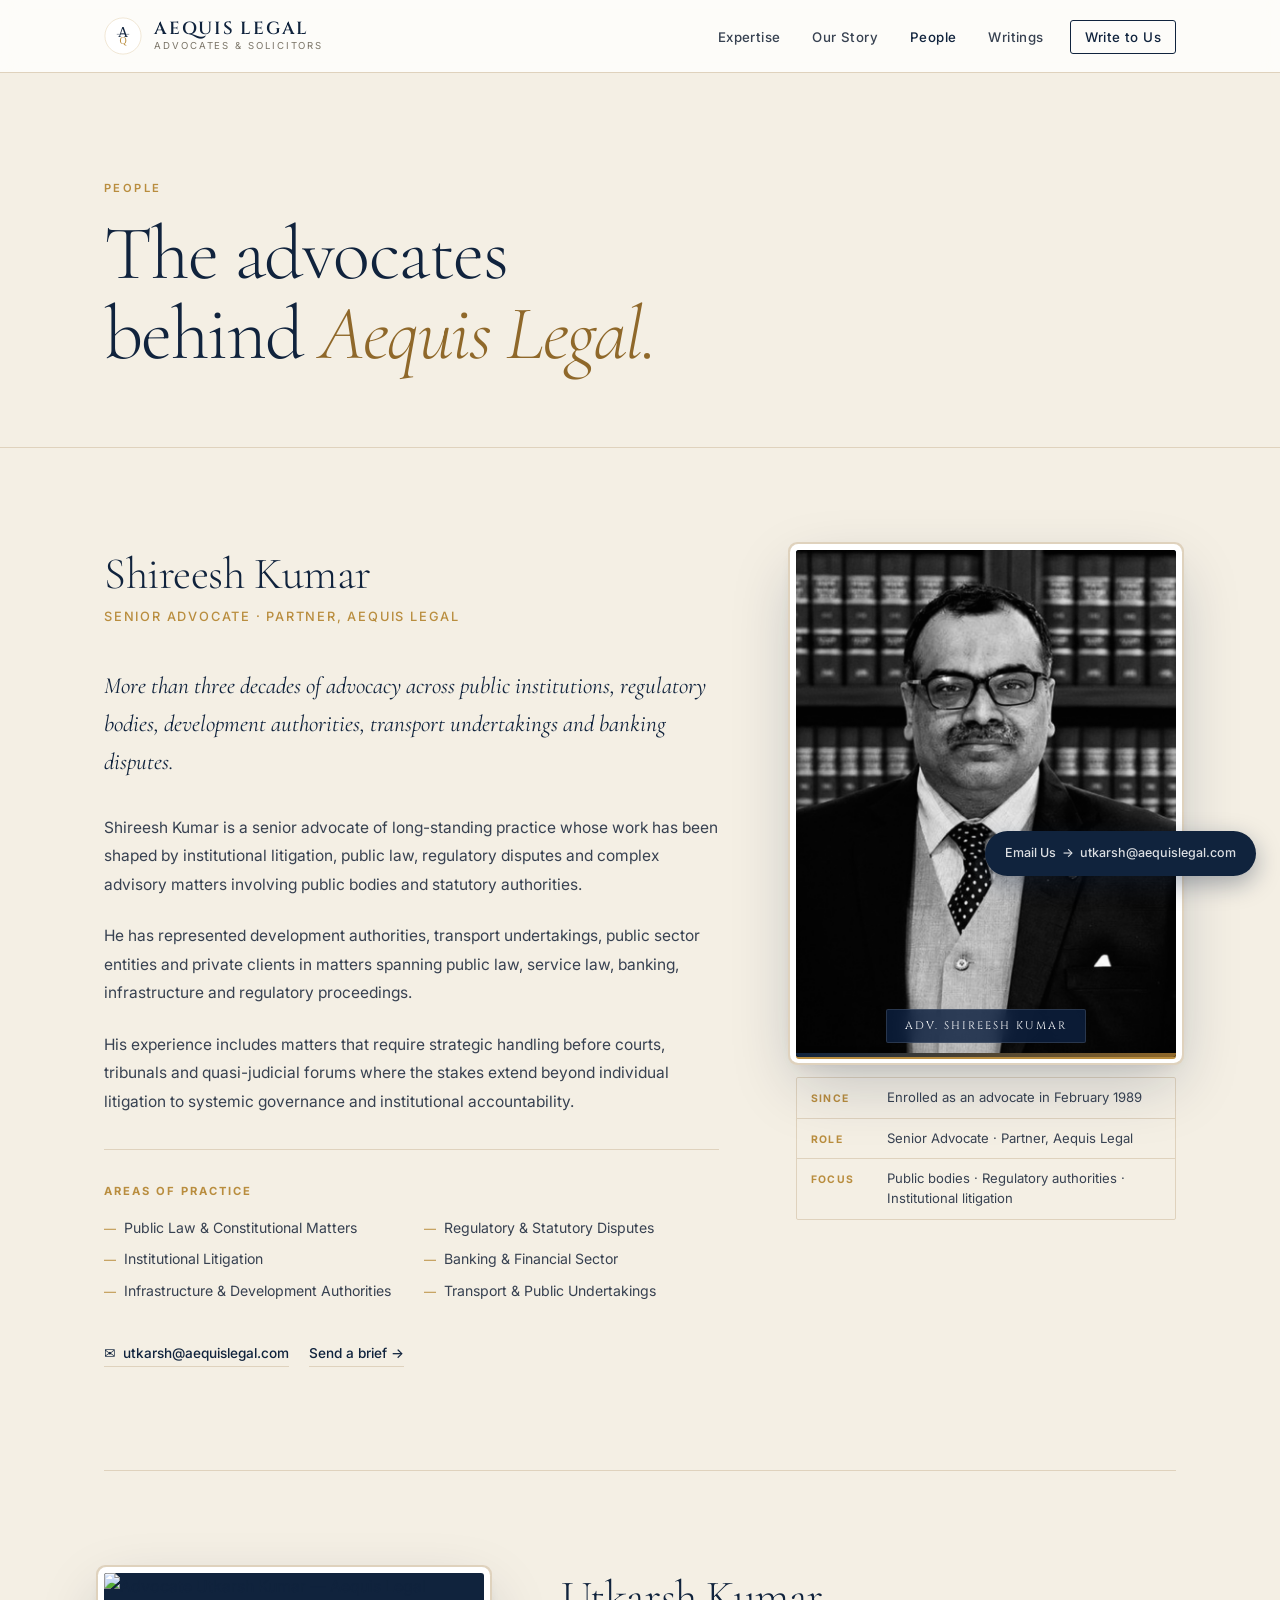
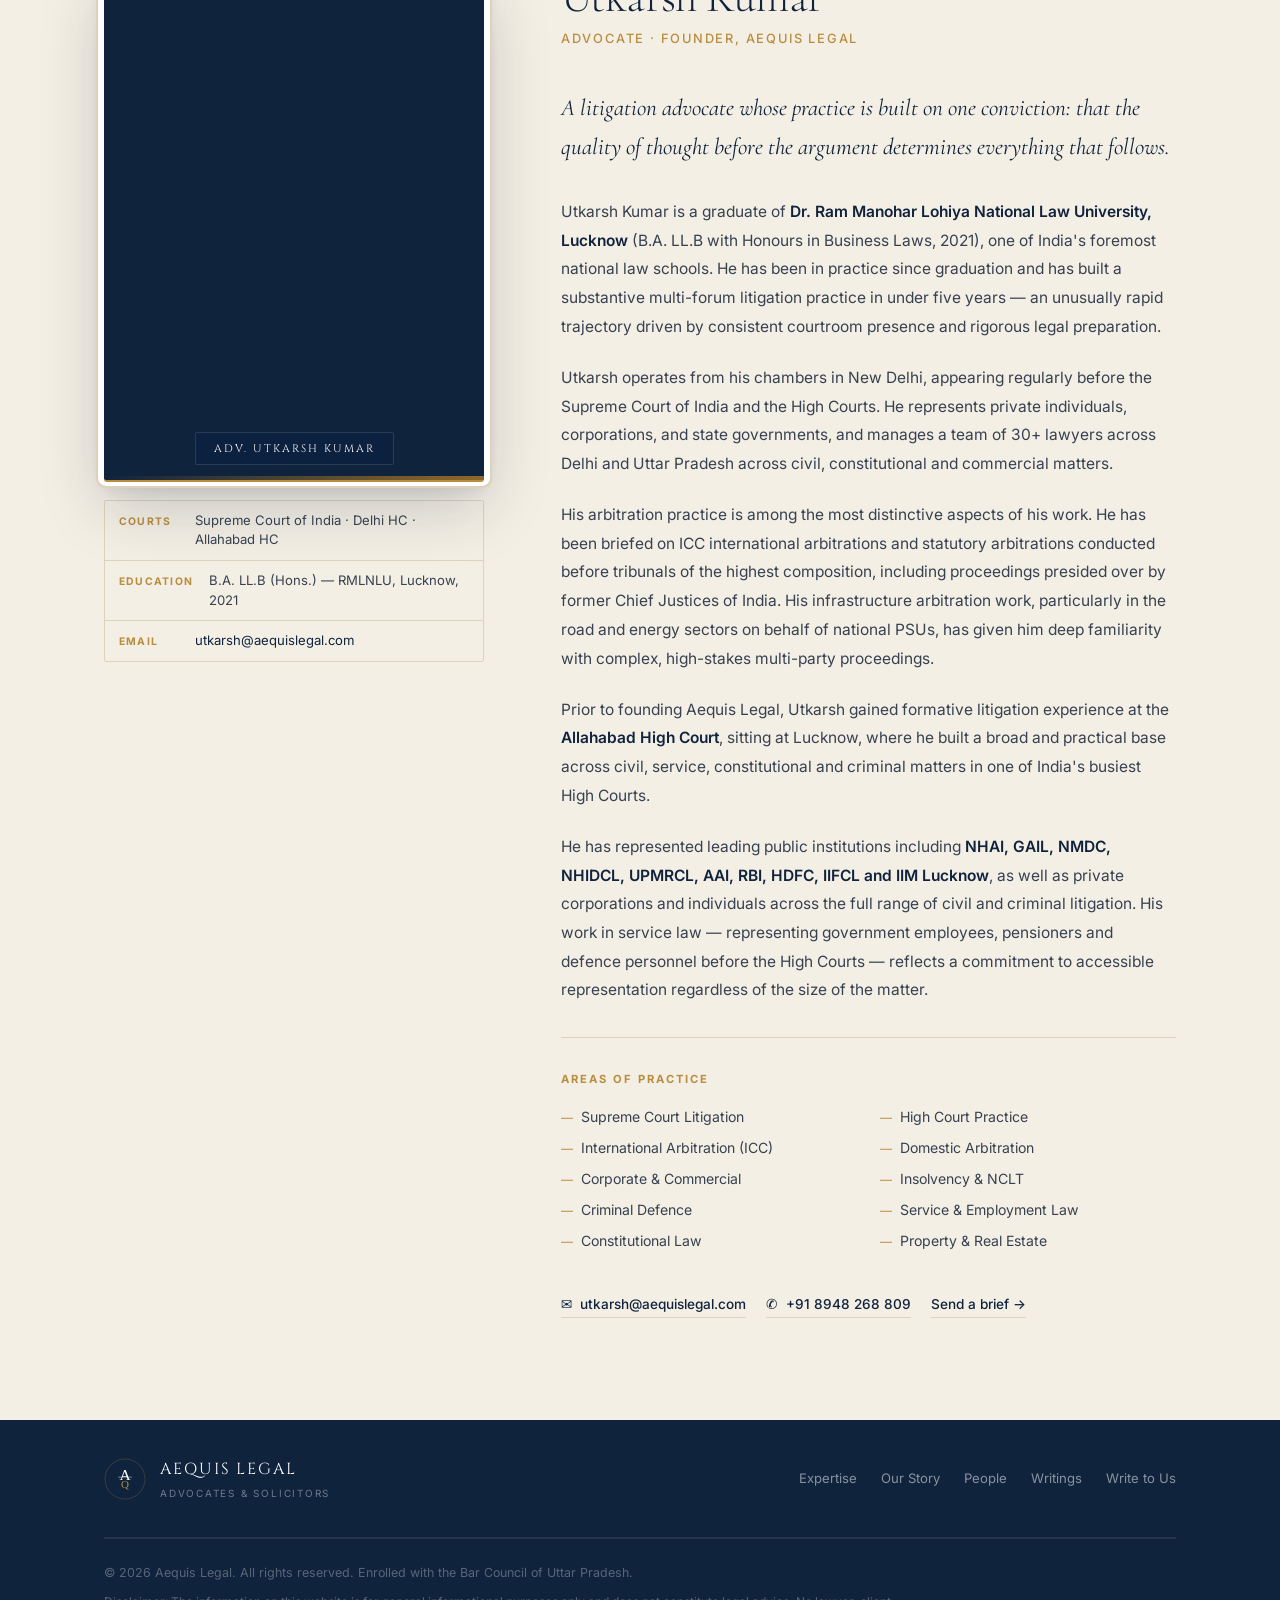
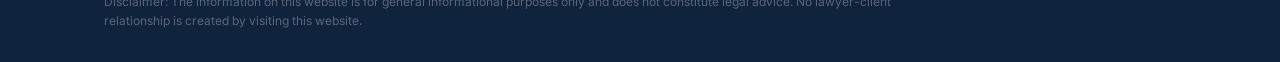
==== commit aff37757: "Adjust KPI values and people page order" ====
--- a/about.html
+++ b/about.html
@@ -3,40 +3,40 @@
 <head>
   <meta charset="UTF-8" />
   <meta name="viewport" content="width=device-width, initial-scale=1.0" />
-  <title>People | Aequis Legal | Utkarsh Kumar &amp; Shireesh Kumar</title>
-  <meta name="description" content="Meet Advocates Utkarsh Kumar and Shireesh Kumar of Aequis Legal. Supreme Court, High Court, arbitration, public law, regulatory and institutional litigation practice." />
-  <meta name="keywords" content="Aequis Legal people, Utkarsh Kumar advocate Aequis Legal, Shireesh Kumar advocate Aequis Legal, Supreme Court advocate New Delhi, senior advocate Uttar Pradesh, RERA counsel, public law counsel India" />
-  <meta name="author" content="Aequis Legal" />
+  <title>People | Aequis Legal | Utkarsh Kumar &amp; Shireesh Kumar</title>
+  <meta name="description" content="Meet Advocates Utkarsh Kumar and Shireesh Kumar of Aequis Legal. Supreme Court, High Court, arbitration, public law, regulatory and institutional litigation practice." />
+  <meta name="keywords" content="Aequis Legal people, Utkarsh Kumar advocate Aequis Legal, Shireesh Kumar advocate Aequis Legal, Supreme Court advocate New Delhi, senior advocate Uttar Pradesh, RERA counsel, public law counsel India" />
+  <meta name="author" content="Aequis Legal" />
   <meta name="robots" content="index, follow, max-snippet:-1, max-image-preview:large, max-video-preview:-1" />
   <link rel="canonical" href="https://aequislegal.com/about.html" />
   <!-- Geo — local SEO -->
   <meta name="geo.region" content="IN-DL" />
   <meta name="geo.placename" content="New Delhi, India" />
   <!-- Open Graph -->
-  <meta property="og:type"        content="website" />
+  <meta property="og:type"        content="website" />
   <meta property="og:url"         content="https://aequislegal.com/about.html" />
-  <meta property="og:title"       content="People | Aequis Legal" />
-  <meta property="og:description" content="Advocates Utkarsh Kumar and Shireesh Kumar lead Aequis Legal's litigation, advisory, public law and regulatory practice." />
-  <meta property="og:image"       content="https://aequislegal.com/aequis-assets/png/primary-logo-light.png" />
+  <meta property="og:title"       content="People | Aequis Legal" />
+  <meta property="og:description" content="Advocates Utkarsh Kumar and Shireesh Kumar lead Aequis Legal's litigation, advisory, public law and regulatory practice." />
+  <meta property="og:image"       content="https://aequislegal.com/aequis-assets/png/primary-logo-light.png" />
   <meta property="og:locale"      content="en_IN" />
   <meta property="og:site_name"   content="Aequis Legal" />
   <!-- Twitter Card -->
   <meta name="twitter:card"        content="summary_large_image" />
-  <meta name="twitter:title"       content="People | Aequis Legal" />
-  <meta name="twitter:description" content="Advocates Utkarsh Kumar and Shireesh Kumar of Aequis Legal." />
-  <meta name="twitter:image"       content="https://aequislegal.com/aequis-assets/png/primary-logo-light.png" />
-  <link rel="icon" href="favicon.ico" sizes="any" />
-  <link rel="icon" type="image/svg+xml" href="aequis-assets/svg/favicon-circle.svg" />
-  <link rel="apple-touch-icon" href="aequis-assets/png/favicon-circle.png" />
-  <!-- Structured Data: People -->
-  <script type="application/ld+json">
-  [{
-    "@context": "https://schema.org",
-    "@type": "Person",
-    "name": "Utkarsh Kumar",
-    "jobTitle": "Advocate and Founder",
+  <meta name="twitter:title"       content="People | Aequis Legal" />
+  <meta name="twitter:description" content="Advocates Utkarsh Kumar and Shireesh Kumar of Aequis Legal." />
+  <meta name="twitter:image"       content="https://aequislegal.com/aequis-assets/png/primary-logo-light.png" />
+  <link rel="icon" href="favicon.ico" sizes="any" />
+  <link rel="icon" type="image/svg+xml" href="aequis-assets/svg/favicon-circle.svg" />
+  <link rel="apple-touch-icon" href="aequis-assets/png/favicon-circle.png" />
+  <!-- Structured Data: People -->
+  <script type="application/ld+json">
+  [{
+    "@context": "https://schema.org",
+    "@type": "Person",
+    "name": "Utkarsh Kumar",
+    "jobTitle": "Advocate and Founder",
     "description": "Litigation advocate practising before the Supreme Court of India, Delhi High Court and Allahabad High Court, specialising in civil, corporate, arbitration, constitutional and criminal matters.",
-    "url": "https://aequislegal.com/about.html#utkarsh-kumar",
+    "url": "https://aequislegal.com/about.html#utkarsh-kumar",
     "image": "https://aequislegal.com/img/utkarsh-kumar.jpg",
     "email": "utkarsh@aequislegal.com",
     "telephone": "+918948268809",
@@ -52,11 +52,11 @@
       "@type": "CollegeOrUniversity",
       "name": "Dr. Ram Manohar Lohiya National Law University, Lucknow"
     },
-    "worksFor": {
-      "@type": "LegalService",
-      "name": "Aequis Legal",
-      "url": "https://aequislegal.com/",
-      "logo": "https://aequislegal.com/aequis-assets/png/primary-logo-light.png"
+    "worksFor": {
+      "@type": "LegalService",
+      "name": "Aequis Legal",
+      "url": "https://aequislegal.com/",
+      "logo": "https://aequislegal.com/aequis-assets/png/primary-logo-light.png"
     },
     "knowsAbout": [
       "Supreme Court of India",
@@ -68,34 +68,34 @@
       "Constitutional Law",
       "Corporate Law",
       "Criminal Law",
-      "Service Law"
-    ]
-  },
-  {
-    "@context": "https://schema.org",
-    "@type": "Person",
-    "name": "Shireesh Kumar",
-    "jobTitle": "Senior Advocate and Partner",
-    "description": "Senior advocate and partner at Aequis Legal, enrolled since February 1989 and engaged by public authorities, regulatory bodies, banks and state corporations.",
-    "url": "https://aequislegal.com/about.html#shireesh-kumar",
-    "image": "https://aequislegal.com/img/shireesh-kumar.jpg",
-    "worksFor": {
-      "@type": "LegalService",
-      "name": "Aequis Legal",
-      "url": "https://aequislegal.com/",
-      "logo": "https://aequislegal.com/aequis-assets/png/primary-logo-light.png"
-    },
-    "knowsAbout": [
-      "Public Law",
-      "Regulatory Law",
-      "RERA",
-      "Municipal Law",
-      "Government Counsel Work",
-      "Banking Litigation",
-      "Institutional Litigation"
-    ]
-  }]
-  </script>
+      "Service Law"
+    ]
+  },
+  {
+    "@context": "https://schema.org",
+    "@type": "Person",
+    "name": "Shireesh Kumar",
+    "jobTitle": "Senior Advocate and Partner",
+    "description": "Senior advocate and partner at Aequis Legal, enrolled since February 1989 and engaged by public authorities, regulatory bodies, banks and state corporations.",
+    "url": "https://aequislegal.com/about.html#shireesh-kumar",
+    "image": "https://aequislegal.com/img/shireesh-kumar.jpg",
+    "worksFor": {
+      "@type": "LegalService",
+      "name": "Aequis Legal",
+      "url": "https://aequislegal.com/",
+      "logo": "https://aequislegal.com/aequis-assets/png/primary-logo-light.png"
+    },
+    "knowsAbout": [
+      "Public Law",
+      "Regulatory Law",
+      "RERA",
+      "Municipal Law",
+      "Government Counsel Work",
+      "Banking Litigation",
+      "Institutional Litigation"
+    ]
+  }]
+  </script>
   <link rel="preconnect" href="https://fonts.googleapis.com">
   <link rel="preconnect" href="https://fonts.gstatic.com" crossorigin>
   <link href="https://fonts.googleapis.com/css2?family=Cormorant+Garamond:ital,wght@0,300;0,400;0,500;0,600;0,700;1,300;1,400;1,600&family=Inter:wght@300;400;500;600&family=Cinzel:wght@400;600&display=swap" rel="stylesheet">
@@ -116,20 +116,20 @@
     .people-hero h1 em { font-style: italic; color: var(--accent); }
 
     /* Person layout */
-    .person-layout {
-      display: grid;
-      grid-template-columns: 380px 1fr;
-      gap: clamp(40px, 6vw, 96px);
-      align-items: start;
-      padding: clamp(56px, 8vw, 112px) 0;
-      border-bottom: 1px solid var(--border);
-    }
-    .person-layout:last-child { border-bottom: none; }
-    .person-layout--reverse {
-      grid-template-columns: 1fr 380px;
-    }
-    .person-layout--reverse .person-photo-col { order: 2; }
-    .person-layout--reverse .person-bio-col { order: 1; }
+    .person-layout {
+      display: grid;
+      grid-template-columns: 380px 1fr;
+      gap: clamp(40px, 6vw, 96px);
+      align-items: start;
+      padding: clamp(56px, 8vw, 112px) 0;
+      border-bottom: 1px solid var(--border);
+    }
+    .person-layout:last-child { border-bottom: none; }
+    .person-layout--reverse {
+      grid-template-columns: 1fr 380px;
+    }
+    .person-layout--reverse .person-photo-col { order: 2; }
+    .person-layout--reverse .person-bio-col { order: 1; }
 
     /* Photo column */
     .person-photo-col { position: sticky; top: 96px; }
@@ -151,14 +151,14 @@
     }
 
     /* The actual photo */
-    .person-photo-wrap img {
-      width: 100%; height: 100%;
-      display: block;
-      object-fit: cover;
-      object-position: top center;
+    .person-photo-wrap img {
+      width: 100%; height: 100%;
+      display: block;
+      object-fit: cover;
+      object-position: top center;
       transition: transform 0.7s cubic-bezier(0.4, 0, 0.2, 1);
-    }
-    .person-photo-wrap--landscape img { object-position: center top; }
+    }
+    .person-photo-wrap--landscape img { object-position: center top; }
     .person-photo-wrap:hover img {
       transform: scale(1.03);
     }
@@ -268,13 +268,13 @@
     .pc-link:hover { border-color: var(--navy); }
 
     /* Responsive */
-    @media (max-width: 900px) {
-      .person-layout,
-      .person-layout--reverse { grid-template-columns: 1fr; }
-      .person-layout--reverse .person-photo-col,
-      .person-layout--reverse .person-bio-col { order: initial; }
-      .person-photo-col { position: static; max-width: 340px; }
-    }
+    @media (max-width: 900px) {
+      .person-layout,
+      .person-layout--reverse { grid-template-columns: 1fr; }
+      .person-layout--reverse .person-photo-col,
+      .person-layout--reverse .person-bio-col { order: initial; }
+      .person-photo-col { position: static; max-width: 340px; }
+    }
     @media (max-width: 480px) {
       .person-areas-grid { grid-template-columns: 1fr; }
     }
@@ -285,7 +285,7 @@
 <header class="site-header scrolled" id="siteHeader">
   <nav class="nav-wrap">
     <a href="index.html" class="nav-brand">
-      <img class="brand-mark" src="aequis-assets/svg/favicon-circle.svg" alt="" />
+      <img class="brand-mark" src="aequis-assets/svg/favicon-circle.svg" alt="" />
       <div class="nav-brand-text">
         <span class="nav-firm">AEQUIS LEGAL</span>
         <span class="nav-sub">Advocates &amp; Solicitors</span>
@@ -313,7 +313,90 @@
 <!-- Person Profile -->
 <section>
   <div class="container">
-    <div class="person-layout" id="utkarsh-kumar">
+    <div class="person-layout person-layout--reverse" id="shireesh-kumar">
+
+      <!-- Photo Column -->
+      <div class="person-photo-col">
+        <div class="person-photo-wrap person-photo-wrap--landscape">
+          <img
+            src="img/shireesh-kumar.jpg"
+            alt="Advocate Shireesh Kumar — Partner, Aequis Legal"
+            loading="lazy"
+          />
+          <div class="photo-name-badge">
+            <span>Adv. Shireesh Kumar</span>
+          </div>
+        </div>
+
+        <!-- Credential tags -->
+        <div class="person-tags">
+          <div class="ptag">
+            <span class="ptag-lbl">Since</span>
+            <span class="ptag-val">Enrolled as an advocate in February 1989</span>
+          </div>
+          <div class="ptag">
+            <span class="ptag-lbl">Role</span>
+            <span class="ptag-val">Senior Advocate · Partner, Aequis Legal</span>
+          </div>
+          <div class="ptag">
+            <span class="ptag-lbl">Focus</span>
+            <span class="ptag-val">Public bodies · Regulatory authorities · Institutional litigation</span>
+          </div>
+        </div>
+      </div>
+
+      <!-- Bio Column -->
+      <div class="person-bio-col">
+        <h1 class="person-name">Shireesh Kumar</h1>
+        <p class="person-title">Senior Advocate · Partner, Aequis Legal</p>
+
+        <p class="person-lede">
+          More than three decades of advocacy across public institutions, regulatory bodies, 
+          development authorities, transport undertakings and banking disputes.
+        </p>
+
+        <div class="person-bio">
+          <p>
+            Shireesh Kumar is a senior advocate of long-standing practice whose work has been
+            shaped by institutional litigation, public law, regulatory disputes and complex
+            advisory matters involving public bodies and statutory authorities.
+          </p>
+          <p>
+            He has represented development authorities, transport undertakings, public sector
+            entities and private clients in matters spanning public law, service law,
+            banking, infrastructure and regulatory proceedings.
+          </p>
+          <p>
+            His experience includes matters that require strategic handling before courts,
+            tribunals and quasi-judicial forums where the stakes extend beyond individual
+            litigation to systemic governance and institutional accountability.
+          </p>
+        </div>
+
+        <div class="person-areas">
+          <p class="person-areas-label">Areas of Practice</p>
+          <div class="person-areas-grid">
+            <span class="pa-item">Public Law &amp; Constitutional Matters</span>
+            <span class="pa-item">Regulatory &amp; Statutory Disputes</span>
+            <span class="pa-item">Institutional Litigation</span>
+            <span class="pa-item">Banking &amp; Financial Sector</span>
+            <span class="pa-item">Infrastructure &amp; Development Authorities</span>
+            <span class="pa-item">Transport &amp; Public Undertakings</span>
+          </div>
+        </div>
+
+        <div class="person-contact">
+          <a href="mailto:utkarsh@aequislegal.com" class="pc-link">
+            ✉ &nbsp;utkarsh@aequislegal.com
+          </a>
+          <a href="index.html#contact" class="pc-link">
+            Send a brief →
+          </a>
+        </div>
+      </div>
+    </div>
+
+    <div class="person-layout" id="utkarsh-kumar">
 
       <!-- Photo Column -->
       <div class="person-photo-col">
@@ -425,112 +508,17 @@
         </div>
 
       </div>
-    </div>
-
-    <div class="person-layout person-layout--reverse" id="shireesh-kumar">
-
-      <!-- Photo Column -->
-      <div class="person-photo-col">
-        <div class="person-photo-wrap person-photo-wrap--landscape">
-          <img
-            src="img/shireesh-kumar.jpg"
-            alt="Advocate Shireesh Kumar — Partner, Aequis Legal"
-            loading="lazy"
-          />
-          <div class="photo-name-badge">
-            <span>Adv. Shireesh Kumar</span>
-          </div>
-        </div>
-
-        <!-- Credential tags -->
-        <div class="person-tags">
-          <div class="ptag">
-            <span class="ptag-lbl">Since</span>
-            <span class="ptag-val">Enrolled as an advocate in February 1989</span>
-          </div>
-          <div class="ptag">
-            <span class="ptag-lbl">Role</span>
-            <span class="ptag-val">Senior Advocate · Partner, Aequis Legal</span>
-          </div>
-          <div class="ptag">
-            <span class="ptag-lbl">Focus</span>
-            <span class="ptag-val">Public bodies · Regulatory authorities · Institutional litigation</span>
-          </div>
-        </div>
-      </div>
-
-      <!-- Bio Column -->
-      <div class="person-bio-col">
-        <h1 class="person-name">Shireesh Kumar</h1>
-        <p class="person-title">Senior Advocate · Partner, Aequis Legal</p>
-
-        <p class="person-lede">
-          More than three decades of advocacy across public institutions, regulatory bodies, 
-          development authorities, transport undertakings and banking disputes.
-        </p>
-
-        <div class="person-bio">
-          <p>
-            Shireesh Kumar has been enrolled as an advocate since <strong>February 1989</strong> 
-            and has remained in active practice ever since. His work brings Aequis Legal 
-            a senior institutional perspective shaped by sustained engagement with public 
-            authorities, state corporations and regulatory forums.
-          </p>
-          <p>
-            He has been engaged as <strong>Special Counsel</strong> for 
-            <strong> U.P. Lucknow Nagar Nigam</strong> and the 
-            <strong> U.P. State Sugar Corporation</strong>, and has advised and represented 
-            public bodies in matters requiring practical command over administrative law, 
-            municipal governance, commercial disputes and statutory frameworks.
-          </p>
-          <p>
-            His institutional work includes engagements for 
-            <strong> Uttar Pradesh RERA, Uttar Pradesh Pradeshik Co-operative Federation, 
-            Lucknow Development Authority, U.P. Awas Evam Vikas Parishad, UPSRTC, 
-            U.P. State Road Transport Corporation, Allahabad Bank, IDBI</strong> and 
-            <strong> U.P. Metro Rail Corporation Limited</strong>.
-          </p>
-          <p>
-            At Aequis Legal, he strengthens the firm's public law, regulatory and 
-            institutional litigation practice, particularly in matters where experience 
-            before government bodies and statutory authorities is central to the strategy.
-          </p>
-        </div>
-
-        <div class="person-areas">
-          <p class="person-areas-label">Areas of Practice</p>
-          <div class="person-areas-grid">
-            <span class="pa-item">Public Law</span>
-            <span class="pa-item">Regulatory Proceedings</span>
-            <span class="pa-item">RERA Matters</span>
-            <span class="pa-item">Municipal Law</span>
-            <span class="pa-item">Institutional Litigation</span>
-            <span class="pa-item">Development Authority Matters</span>
-            <span class="pa-item">Transport Undertaking Disputes</span>
-            <span class="pa-item">Banking &amp; Recovery Matters</span>
-          </div>
-        </div>
-
-        <div class="person-contact">
-          <a href="mailto:utkarsh@aequislegal.com" class="pc-link">
-            ✉ &nbsp;utkarsh@aequislegal.com
-          </a>
-          <a href="index.html#contact" class="pc-link">
-            Send a brief →
-          </a>
-        </div>
-
-      </div>
-    </div>
-  </div>
-</section>
+    </div>
+
+  </div>
+</section>
 
 <!-- Footer -->
 <footer class="site-footer">
   <div class="container">
     <div class="ft-top">
       <div class="ft-brand">
-        <img class="brand-mark" src="aequis-assets/svg/favicon-circle-dark.svg" alt="" />
+        <img class="brand-mark" src="aequis-assets/svg/favicon-circle-dark.svg" alt="" />
         <div>
           <span class="ft-firm">AEQUIS LEGAL</span>
           <span class="ft-sub">Advocates &amp; Solicitors</span>
